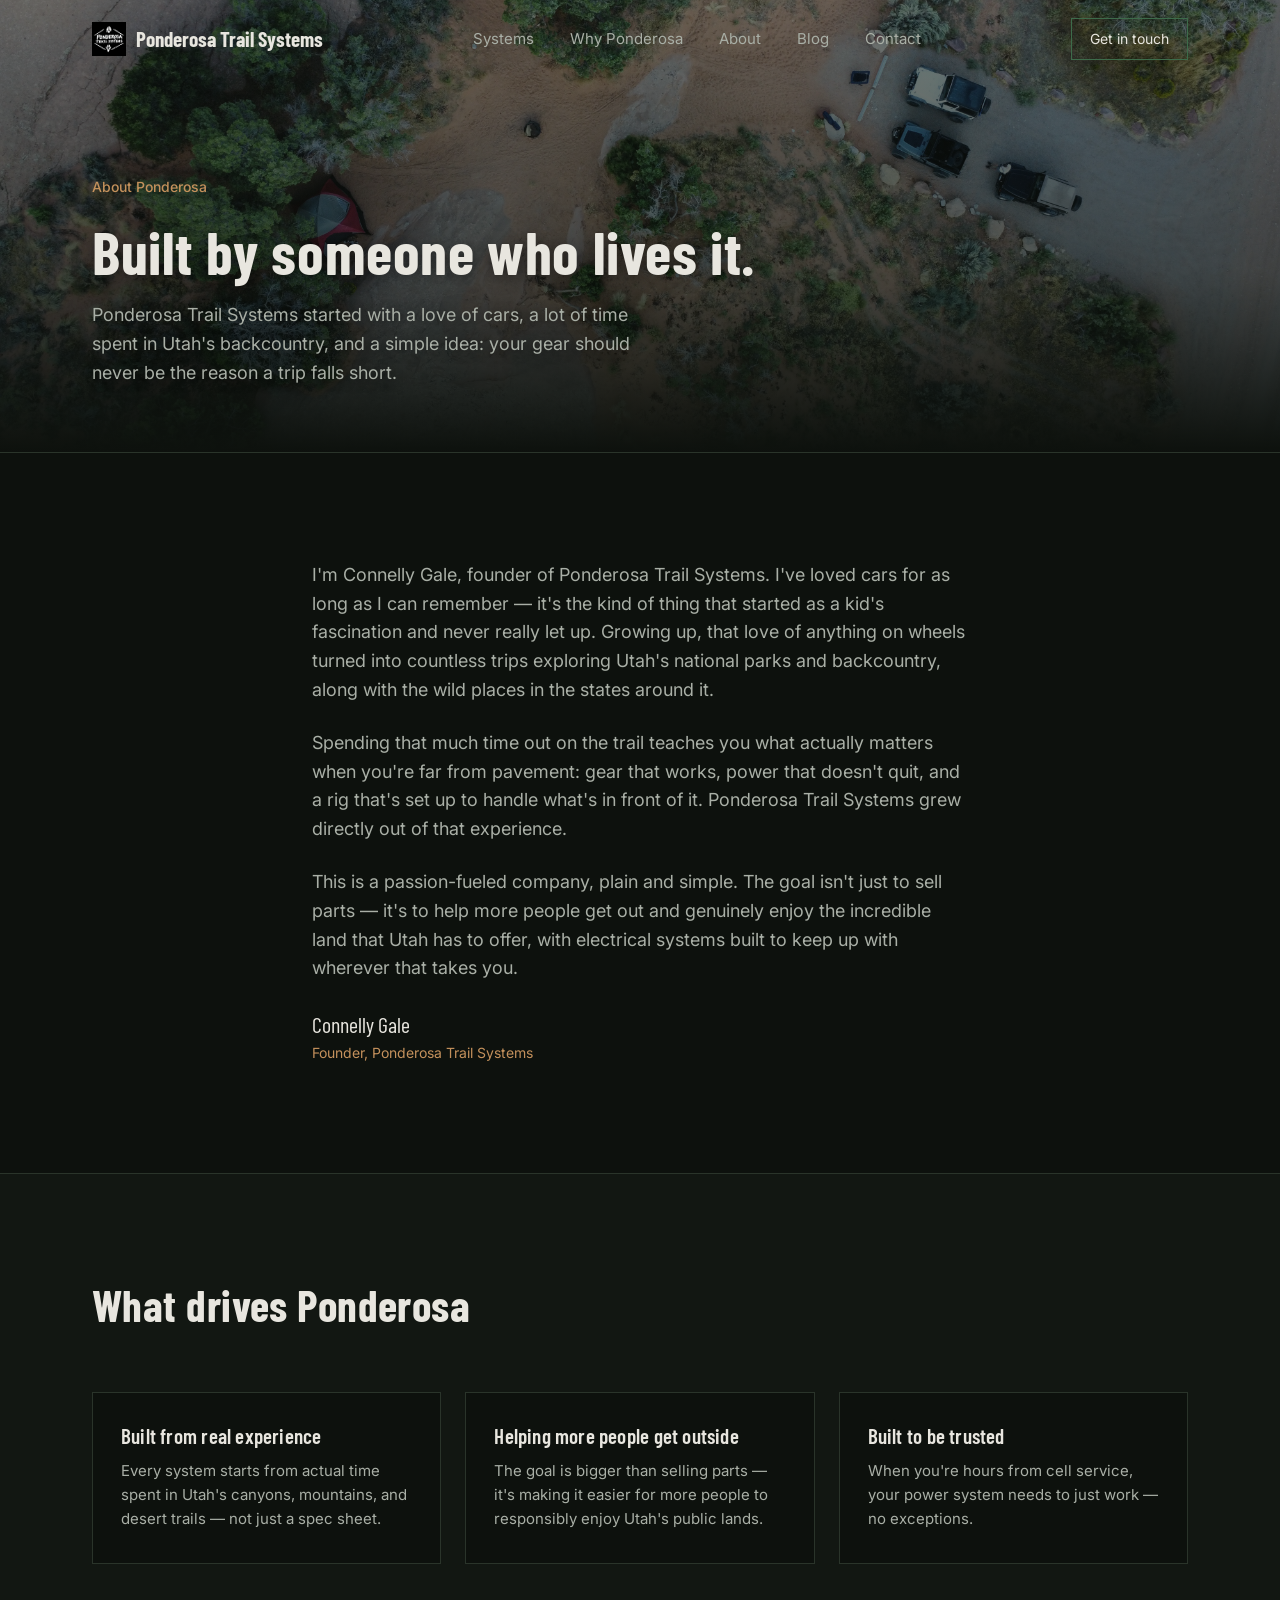
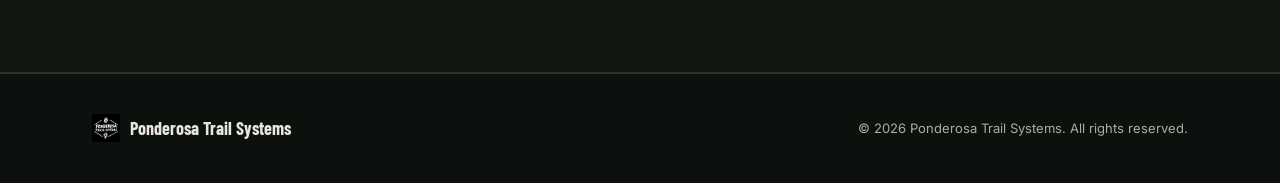
==== about.html @ 3a3f7195 "Add files via upload" ====
<!DOCTYPE html>
<html lang="en">
<head>
<meta charset="UTF-8">
<meta name="viewport" content="width=device-width, initial-scale=1.0">
<title>About — Ponderosa Trail Systems</title>
<meta name="description" content="Ponderosa Trail Systems was founded by Connelly Gale, built on a lifelong love of cars and Utah's backcountry.">
<meta property="og:type" content="website">
<meta property="og:title" content="About — Ponderosa Trail Systems">
<meta property="og:description" content="Founded by Connelly Gale, built on a lifelong love of cars and Utah's backcountry.">
<meta property="og:image" content="https://ponderosatrailsystems.com/hero-photo.jpg">
<meta property="og:url" content="https://ponderosatrailsystems.com/about.html">
<meta name="twitter:card" content="summary_large_image">
<meta name="twitter:title" content="About — Ponderosa Trail Systems">
<meta name="twitter:description" content="Founded by Connelly Gale, built on a lifelong love of cars and Utah's backcountry.">
<meta name="twitter:image" content="https://ponderosatrailsystems.com/hero-photo.jpg">
<link rel="icon" type="image/png" href="ponderosalogo1.png">
<link rel="preconnect" href="https://fonts.googleapis.com">
<link rel="preconnect" href="https://fonts.gstatic.com" crossorigin>
<link href="https://fonts.googleapis.com/css2?family=Barlow+Condensed:wght@500;600;700&family=Inter:wght@400;500;600&display=swap" rel="stylesheet">
<link rel="stylesheet" href="style.css">
<style>
  .about-hero {
    position: relative;
    padding: 176px 0 64px;
    border-bottom: 1px solid var(--line);
    overflow: hidden;
  }

  .about-hero-bg {
    position: absolute;
    inset: 0;
    z-index: 0;
    width: 100%;
    height: 100%;
    object-fit: cover;
  }

  .about-hero-overlay {
    position: absolute;
    inset: 0;
    z-index: 1;
    background: linear-gradient(180deg, rgba(13,17,13,0.55) 0%, rgba(13,17,13,0.7) 60%, var(--black) 100%);
  }

  .about-hero .wrap {
    position: relative;
    z-index: 2;
  }

  .about-hero h1 {
    font-size: clamp(40px, 5.5vw, 60px);
    color: var(--off-white);
    margin-bottom: 18px;
    text-shadow: 0 2px 16px rgba(0,0,0,0.5);
  }

  .about-hero p {
    font-size: 18px;
    color: var(--off-white-dim);
    max-width: 560px;
    text-shadow: 0 2px 12px rgba(0,0,0,0.5);
  }

  .about-body {
    max-width: 720px;
    margin: 0 auto;
  }

  .about-body p {
    color: var(--off-white-dim);
    font-size: 18px;
    margin-bottom: 24px;
  }

  .signature {
    font-family: 'Barlow Condensed', sans-serif;
    font-size: 22px;
    color: var(--off-white);
    margin-top: 8px;
  }

  .signature-title {
    font-size: 14px;
    color: var(--copper-light);
  }

  .values {
    background: var(--panel);
    border-top: 1px solid var(--line);
    border-bottom: 1px solid var(--line);
  }

  .values-grid {
    display: grid;
    grid-template-columns: repeat(3, 1fr);
    gap: 24px;
  }

  .value-item {
    border: 1px solid var(--line);
    padding: 32px 28px;
    background: var(--black);
  }

  .value-item h3 {
    font-size: 21px;
    font-weight: 600;
    color: var(--off-white);
    margin-bottom: 12px;
  }

  .value-item p {
    color: var(--off-white-dim);
    font-size: 15px;
  }

  @media (max-width: 860px) {
    .values-grid { grid-template-columns: 1fr; }
  }

  @media (max-width: 600px) {
    .about-hero { padding: 140px 0 48px; }
  }
</style>
</head>
<body>

<header>
  <div class="nav">
    <a href="index.html" class="brand">
      <img class="brand-mark" src="ponderosalogo1.png" alt="Ponderosa Trail Systems logo">
      Ponderosa Trail Systems
    </a>
    <nav class="nav-links">
      <a href="systems.html">Systems</a>
      <a href="index.html#why">Why Ponderosa</a>
      <a href="about.html">About</a>
      <a href="blog.html">Blog</a>
      <a href="index.html#contact">Contact</a>
    </nav>
    <a href="index.html#contact" class="nav-cta">Get in touch</a>
  </div>
</header>

<main>

  <section class="about-hero">
    <img class="about-hero-bg" src="hero-photo.jpg" alt="Overland camp in the Utah backcountry">
    <div class="about-hero-overlay"></div>
    <div class="wrap">
      <div class="kicker">About Ponderosa</div>
      <h1>Built by someone who lives it.</h1>
      <p>Ponderosa Trail Systems started with a love of cars, a lot of time spent in Utah's backcountry, and a simple idea: your gear should never be the reason a trip falls short.</p>
    </div>
  </section>

  <section>
    <div class="wrap about-body">
      <p>I'm Connelly Gale, founder of Ponderosa Trail Systems. I've loved cars for as long as I can remember — it's the kind of thing that started as a kid's fascination and never really let up. Growing up, that love of anything on wheels turned into countless trips exploring Utah's national parks and backcountry, along with the wild places in the states around it.</p>
      <p>Spending that much time out on the trail teaches you what actually matters when you're far from pavement: gear that works, power that doesn't quit, and a rig that's set up to handle what's in front of it. Ponderosa Trail Systems grew directly out of that experience.</p>
      <p>This is a passion-fueled company, plain and simple. The goal isn't just to sell parts — it's to help more people get out and genuinely enjoy the incredible land that Utah has to offer, with electrical systems built to keep up with wherever that takes you.</p>
      <div class="signature">Connelly Gale</div>
      <div class="signature-title">Founder, Ponderosa Trail Systems</div>
    </div>
  </section>

  <section class="values">
    <div class="wrap">
      <div class="section-head reveal">
        <h2>What drives Ponderosa</h2>
      </div>
      <div class="values-grid">
        <div class="value-item reveal">
          <h3>Built from real experience</h3>
          <p>Every system starts from actual time spent in Utah's canyons, mountains, and desert trails — not just a spec sheet.</p>
        </div>
        <div class="value-item reveal">
          <h3>Helping more people get outside</h3>
          <p>The goal is bigger than selling parts — it's making it easier for more people to responsibly enjoy Utah's public lands.</p>
        </div>
        <div class="value-item reveal">
          <h3>Built to be trusted</h3>
          <p>When you're hours from cell service, your power system needs to just work — no exceptions.</p>
        </div>
      </div>
    </div>
  </section>

</main>

<footer>
  <div class="wrap footer-row">
    <div class="footer-brand">
      <img src="ponderosalogo1.png" alt="Ponderosa Trail Systems logo" style="width:28px;height:28px;object-fit:contain;">
      Ponderosa Trail Systems
    </div>
    <div class="footer-meta">&copy; 2026 Ponderosa Trail Systems. All rights reserved.</div>
  </div>
</footer>

<script src="script.js"></script>
</body>
</html>
---- style.css ----
:root {
    --black: #0D110D;
    --panel: #121712;
    --forest: #1B3A2A;
    --forest-light: #24492F;
    --moss: #3D6B4A;
    --copper: #A8703E;
    --copper-light: #C4915C;
    --off-white: #E8E6DF;
    --off-white-dim: #A9AFA6;
    --line: #2A342A;
  }

  * { margin: 0; padding: 0; box-sizing: border-box; }

  html { scroll-behavior: smooth; }

  body {
    background: var(--black);
    color: var(--off-white);
    font-family: 'Inter', sans-serif;
    line-height: 1.6;
    -webkit-font-smoothing: antialiased;
  }

  h1, h2, h3 {
    font-family: 'Barlow Condensed', sans-serif;
    font-weight: 700;
    letter-spacing: 0.01em;
    line-height: 1.05;
  }

  a { color: inherit; }

  img, svg { display: block; max-width: 100%; }

  .wrap {
    max-width: 1160px;
    margin: 0 auto;
    padding: 0 32px;
  }

  /* ---------- Header ---------- */

  header {
    position: fixed;
    top: 0; left: 0; right: 0;
    z-index: 50;
    background: transparent;
    border-bottom: 1px solid transparent;
    transition: background 0.3s ease, border-color 0.3s ease, backdrop-filter 0.3s ease;
  }

  header.scrolled {
    background: rgba(13, 17, 13, 0.88);
    backdrop-filter: blur(6px);
    border-bottom: 1px solid var(--line);
  }

  .nav {
    display: flex;
    align-items: center;
    justify-content: space-between;
    padding: 18px 32px;
    max-width: 1160px;
    margin: 0 auto;
  }

  .brand {
    display: flex;
    align-items: center;
    gap: 10px;
    font-family: 'Barlow Condensed', sans-serif;
    font-size: 21px;
    font-weight: 700;
    text-decoration: none;
    color: var(--off-white);
  }

  .brand-mark {
    width: 34px; height: 34px;
    flex-shrink: 0;
    object-fit: contain;
  }

  .nav-links {
    display: flex;
    gap: 36px;
    font-size: 15px;
  }

  .nav-links a {
    text-decoration: none;
    color: var(--off-white-dim);
    transition: color 0.2s ease;
  }

  .nav-links a:hover { color: var(--off-white); }

  .nav-cta {
    border: 1px solid var(--moss);
    padding: 9px 18px;
    font-size: 14px;
    text-decoration: none;
    color: var(--off-white);
    transition: background 0.2s ease, border-color 0.2s ease;
  }

  .nav-cta:hover {
    background: var(--forest);
    border-color: var(--forest-light);
  }

  .menu-toggle { display: none; }

  /* ---------- Hero ---------- */

  .hero {
    position: relative;
    padding: 176px 0 120px;
    overflow: hidden;
    border-bottom: 1px solid var(--line);
    background-image:
      linear-gradient(180deg, rgba(13,17,13,0.45) 0%, rgba(13,17,13,0.6) 55%, var(--black) 100%),
      url('hero-photo.jpg');
    background-size: cover;
    background-position: center;
  }

  .contour-bg {
    position: absolute;
    inset: 0;
    z-index: 0;
    opacity: 0.2;
  }

  .hero-inner {
    position: relative;
    z-index: 1;
    max-width: 720px;
  }

  .kicker {
    font-size: 14px;
    color: var(--copper-light);
    font-weight: 500;
    margin-bottom: 22px;
  }

  .hero h1 {
    font-size: clamp(44px, 6vw, 72px);
    color: var(--off-white);
    margin-bottom: 26px;
    text-shadow: 0 2px 16px rgba(0,0,0,0.55);
  }

  .hero h1 em {
    font-style: normal;
    color: var(--moss);
  }

  .hero p {
    font-size: 19px;
    color: var(--off-white-dim);
    max-width: 520px;
    margin-bottom: 40px;
    text-shadow: 0 2px 12px rgba(0,0,0,0.55);
  }

  .hero-actions {
    display: flex;
    gap: 16px;
    flex-wrap: wrap;
  }

  .btn {
    display: inline-block;
    padding: 15px 30px;
    font-size: 15px;
    font-weight: 500;
    text-decoration: none;
    border: 1px solid transparent;
    transition: transform 0.15s ease, background 0.2s ease, border-color 0.2s ease;
  }

  .btn-primary {
    background: var(--copper);
    color: var(--black);
  }

  .btn-primary:hover {
    background: var(--copper-light);
  }

  .btn-secondary {
    border-color: var(--line);
    color: var(--off-white);
  }

  .btn-secondary:hover {
    border-color: var(--moss);
  }

  /* ---------- Stat strip ---------- */

  .stat-strip {
    border-bottom: 1px solid var(--line);
    background: var(--panel);
  }

  .stat-grid {
    display: grid;
    grid-template-columns: repeat(3, 1fr);
  }

  .stat {
    padding: 32px;
    text-align: center;
    border-left: 1px solid var(--line);
  }

  .stat:first-child { border-left: none; }

  .stat-number {
    font-family: 'Barlow Condensed', sans-serif;
    font-size: 34px;
    font-weight: 700;
    color: var(--off-white);
  }

  .stat-label {
    font-size: 13px;
    color: var(--off-white-dim);
    margin-top: 4px;
  }

  /* ---------- Section shared ---------- */

  section { padding: 108px 0; }

  .section-head {
    max-width: 560px;
    margin-bottom: 64px;
  }

  .section-head h2 {
    font-size: clamp(32px, 4vw, 44px);
    margin-bottom: 18px;
    color: var(--off-white);
  }

  .section-head p {
    color: var(--off-white-dim);
    font-size: 17px;
  }

  /* ---------- Systems video background ---------- */

  #systems {
    position: relative;
    overflow: hidden;
  }

  .systems-video-bg {
    position: absolute;
    inset: 0;
    z-index: 0;
    width: 100%;
    height: 100%;
    object-fit: cover;
  }

  .systems-video-overlay {
    position: absolute;
    inset: 0;
    z-index: 1;
    background: linear-gradient(180deg, rgba(13,17,13,0.88) 0%, rgba(13,17,13,0.82) 40%, rgba(13,17,13,0.92) 100%);
  }

  #systems .wrap {
    position: relative;
    z-index: 2;
  }

  /* ---------- Product plates ---------- */

  .plates {
    display: grid;
    grid-template-columns: repeat(3, 1fr);
    gap: 24px;
  }

  .plate {
    position: relative;
    border: 1px solid var(--line);
    padding: 36px 28px;
    background: var(--panel);
  }

  .plate::before,
  .plate::after,
  .plate .corner-tl,
  .plate .corner-br {
    content: '';
    position: absolute;
    width: 16px;
    height: 16px;
    border: 2px solid var(--moss);
  }

  .plate::before {
    top: -1px; left: -1px;
    border-right: none;
    border-bottom: none;
  }

  .plate::after {
    bottom: -1px; right: -1px;
    border-left: none;
    border-top: none;
  }

  .plate-tag {
    font-size: 13px;
    color: var(--copper-light);
    margin-bottom: 18px;
  }

  .plate-icon {
    width: 40px;
    height: 40px;
    margin-bottom: 24px;
    color: var(--moss);
  }

  .plate h3 {
    font-size: 26px;
    color: var(--off-white);
    margin-bottom: 12px;
    font-weight: 600;
  }

  .plate p {
    color: var(--off-white-dim);
    font-size: 15px;
    margin-bottom: 20px;
  }

  .plate-status {
    display: inline-flex;
    align-items: center;
    gap: 8px;
    font-size: 13px;
    color: var(--off-white-dim);
    padding-top: 16px;
    border-top: 1px solid var(--line);
    width: 100%;
  }

  .dot {
    width: 7px; height: 7px;
    border-radius: 50%;
    background: var(--moss);
    flex-shrink: 0;
  }

  /* ---------- Why section ---------- */

  .why {
    background: var(--panel);
    border-top: 1px solid var(--line);
    border-bottom: 1px solid var(--line);
  }

  .why-grid {
    display: grid;
    grid-template-columns: 0.9fr 1fr 1.1fr;
    gap: 48px;
    align-items: start;
  }

  .why-image {
    position: relative;
    aspect-ratio: 3 / 4;
    overflow: hidden;
    border: 1px solid var(--line);
  }

  .why-image img {
    width: 100%;
    height: 100%;
    object-fit: cover;
  }

  .why-image::before,
  .why-image::after {
    content: '';
    position: absolute;
    width: 18px;
    height: 18px;
    border: 2px solid var(--copper-light);
    z-index: 1;
  }

  .why-image::before {
    top: 10px; left: 10px;
    border-right: none;
    border-bottom: none;
  }

  .why-image::after {
    bottom: 10px; right: 10px;
    border-left: none;
    border-top: none;
  }

  .why-list {
    display: flex;
    flex-direction: column;
    gap: 36px;
  }

  .why-item {
    display: flex;
    gap: 20px;
  }

  .why-icon {
    width: 22px;
    height: 22px;
    flex-shrink: 0;
    margin-top: 4px;
    color: var(--copper-light);
  }

  .why-item h3 {
    font-size: 20px;
    font-weight: 600;
    color: var(--off-white);
    margin-bottom: 6px;
  }

  .why-item p {
    color: var(--off-white-dim);
    font-size: 15px;
  }

  /* ---------- Contact ---------- */

  .contact-grid {
    display: grid;
    grid-template-columns: 1fr 1fr;
    gap: 64px;
  }

  .contact-info h2 {
    font-size: clamp(32px, 4vw, 44px);
    margin-bottom: 18px;
  }

  .contact-info p {
    color: var(--off-white-dim);
    font-size: 17px;
    margin-bottom: 28px;
    max-width: 440px;
  }

  .contact-detail {
    display: flex;
    gap: 12px;
    align-items: center;
    margin-bottom: 14px;
    font-size: 15px;
    color: var(--off-white-dim);
  }

  .contact-detail svg { width: 18px; height: 18px; color: var(--moss); flex-shrink: 0; }

  form {
    background: var(--panel);
    border: 1px solid var(--line);
    padding: 36px;
  }

  .form-row { margin-bottom: 20px; }

  label {
    display: block;
    font-size: 13px;
    color: var(--off-white-dim);
    margin-bottom: 8px;
  }

  input, textarea {
    width: 100%;
    background: var(--black);
    border: 1px solid var(--line);
    color: var(--off-white);
    padding: 12px 14px;
    font-family: 'Inter', sans-serif;
    font-size: 15px;
  }

  input:focus, textarea:focus {
    outline: none;
    border-color: var(--moss);
  }

  textarea { resize: vertical; min-height: 100px; }

  form .btn-primary {
    width: 100%;
    border: none;
    cursor: pointer;
    font-family: 'Inter', sans-serif;
  }

  .form-note {
    font-size: 13px;
    color: var(--off-white-dim);
    margin-top: 14px;
    text-align: center;
  }

  /* ---------- Footer ---------- */

  footer {
    border-top: 1px solid var(--line);
    padding: 40px 0;
  }

  .footer-row {
    display: flex;
    justify-content: space-between;
    align-items: center;
    flex-wrap: wrap;
    gap: 16px;
  }

  .footer-brand {
    display: flex;
    align-items: center;
    gap: 10px;
    font-family: 'Barlow Condensed', sans-serif;
    font-size: 18px;
    font-weight: 700;
  }

  .footer-brand svg { width: 20px; height: 20px; }

  .footer-meta {
    font-size: 13px;
    color: var(--off-white-dim);
  }

  /* ---------- Motion ---------- */

  .reveal {
    opacity: 0;
    transform: translateY(14px);
    transition: opacity 0.6s ease, transform 0.6s ease;
  }

  .reveal.in {
    opacity: 1;
    transform: translateY(0);
  }

  @media (prefers-reduced-motion: reduce) {
    html { scroll-behavior: auto; }
    .reveal { opacity: 1; transform: none; transition: none; }
  }

  /* ---------- Responsive ---------- */

  @media (max-width: 860px) {
    .nav-links { display: none; }
    .stat-grid { grid-template-columns: 1fr; }
    .stat { border-left: none; border-top: 1px solid var(--line); }
    .stat:first-child { border-top: none; }
    .plates { grid-template-columns: 1fr; }
    .why-grid { grid-template-columns: 1fr; gap: 40px; }
    .why-image { aspect-ratio: 16 / 9; order: -1; }
    .contact-grid { grid-template-columns: 1fr; }
    .hero { padding: 140px 0 88px; }
    section { padding: 76px 0; }
  }

  @media (max-width: 480px) {
    .wrap { padding: 0 20px; }
    .nav { padding: 16px 20px; }
    form { padding: 24px; }
  }
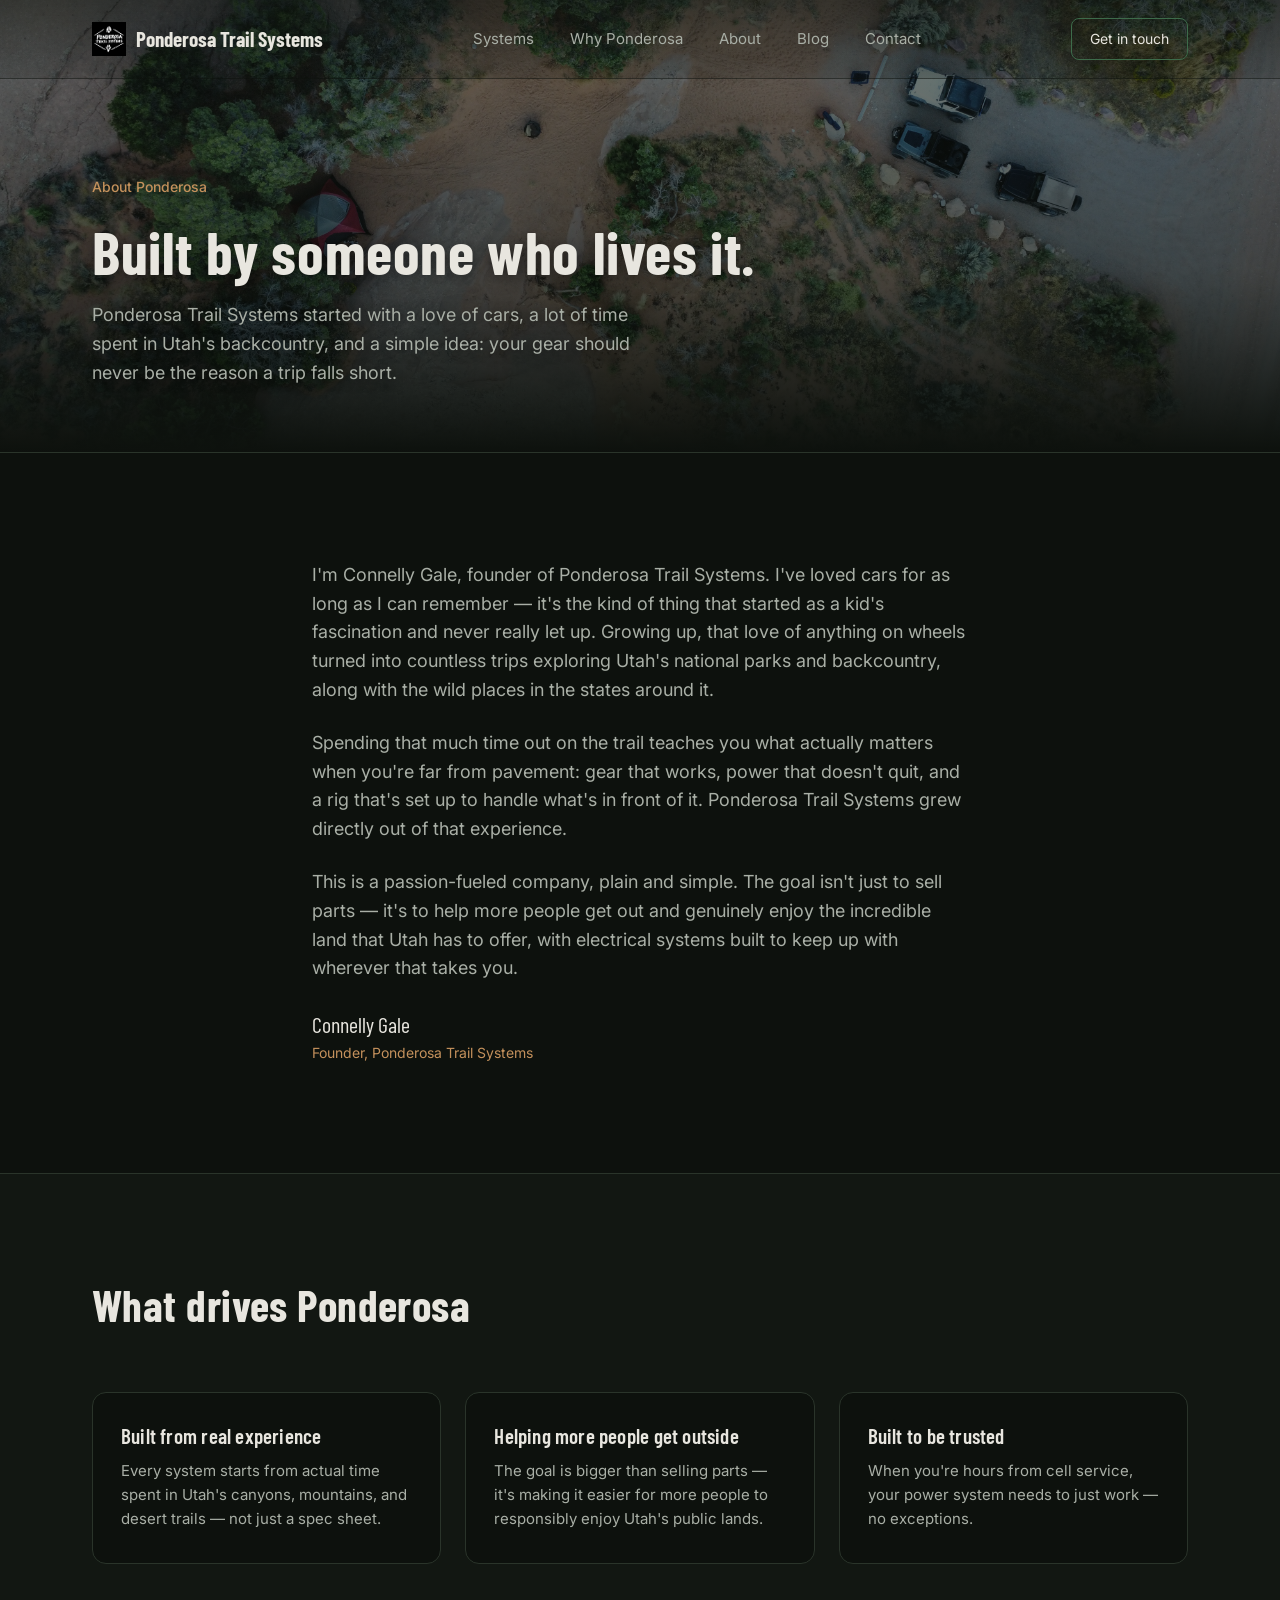
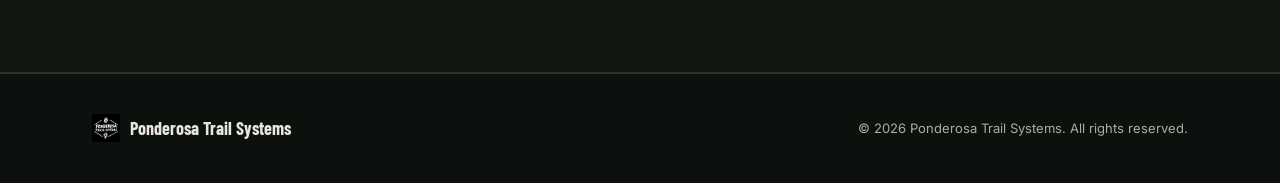
==== commit ac08fdfe: "Add files via upload" ====
--- a/about.html
+++ b/about.html
@@ -99,6 +99,7 @@
 
   .value-item {
     border: 1px solid var(--line);
+    border-radius: var(--radius);
     padding: 32px 28px;
     background: var(--black);
   }
--- a/style.css
+++ b/style.css
@@ -9,6 +9,8 @@
     --off-white: #E8E6DF;
     --off-white-dim: #A9AFA6;
     --line: #2A342A;
+    --radius: 14px;
+    --radius-sm: 8px;
   }
 
   * { margin: 0; padding: 0; box-sizing: border-box; }
@@ -46,7 +48,7 @@
     position: fixed;
     top: 0; left: 0; right: 0;
     z-index: 50;
-    background: transparent;
+    background: linear-gradient(180deg, rgba(13,17,13,0.55) 0%, rgba(13,17,13,0.15) 100%);
     border-bottom: 1px solid transparent;
     transition: background 0.3s ease, border-color 0.3s ease, backdrop-filter 0.3s ease;
   }
@@ -99,6 +101,7 @@
 
   .nav-cta {
     border: 1px solid var(--moss);
+    border-radius: var(--radius-sm);
     padding: 9px 18px;
     font-size: 14px;
     text-decoration: none;
@@ -180,6 +183,7 @@
     font-weight: 500;
     text-decoration: none;
     border: 1px solid transparent;
+    border-radius: var(--radius-sm);
     transition: transform 0.15s ease, background 0.2s ease, border-color 0.2s ease;
   }
 
@@ -293,8 +297,10 @@
   .plate {
     position: relative;
     border: 1px solid var(--line);
+    border-radius: var(--radius);
     padding: 36px 28px;
     background: var(--panel);
+    overflow: hidden;
   }
 
   .plate::before,
@@ -309,13 +315,13 @@
   }
 
   .plate::before {
-    top: -1px; left: -1px;
+    top: 12px; left: 12px;
     border-right: none;
     border-bottom: none;
   }
 
   .plate::after {
-    bottom: -1px; right: -1px;
+    bottom: 12px; right: 12px;
     border-left: none;
     border-top: none;
   }
@@ -384,6 +390,7 @@
     aspect-ratio: 3 / 4;
     overflow: hidden;
     border: 1px solid var(--line);
+    border-radius: var(--radius);
   }
 
   .why-image img {
@@ -479,6 +486,7 @@
   form {
     background: var(--panel);
     border: 1px solid var(--line);
+    border-radius: var(--radius);
     padding: 36px;
   }
 
@@ -495,6 +503,7 @@
     width: 100%;
     background: var(--black);
     border: 1px solid var(--line);
+    border-radius: var(--radius-sm);
     color: var(--off-white);
     padding: 12px 14px;
     font-family: 'Inter', sans-serif;
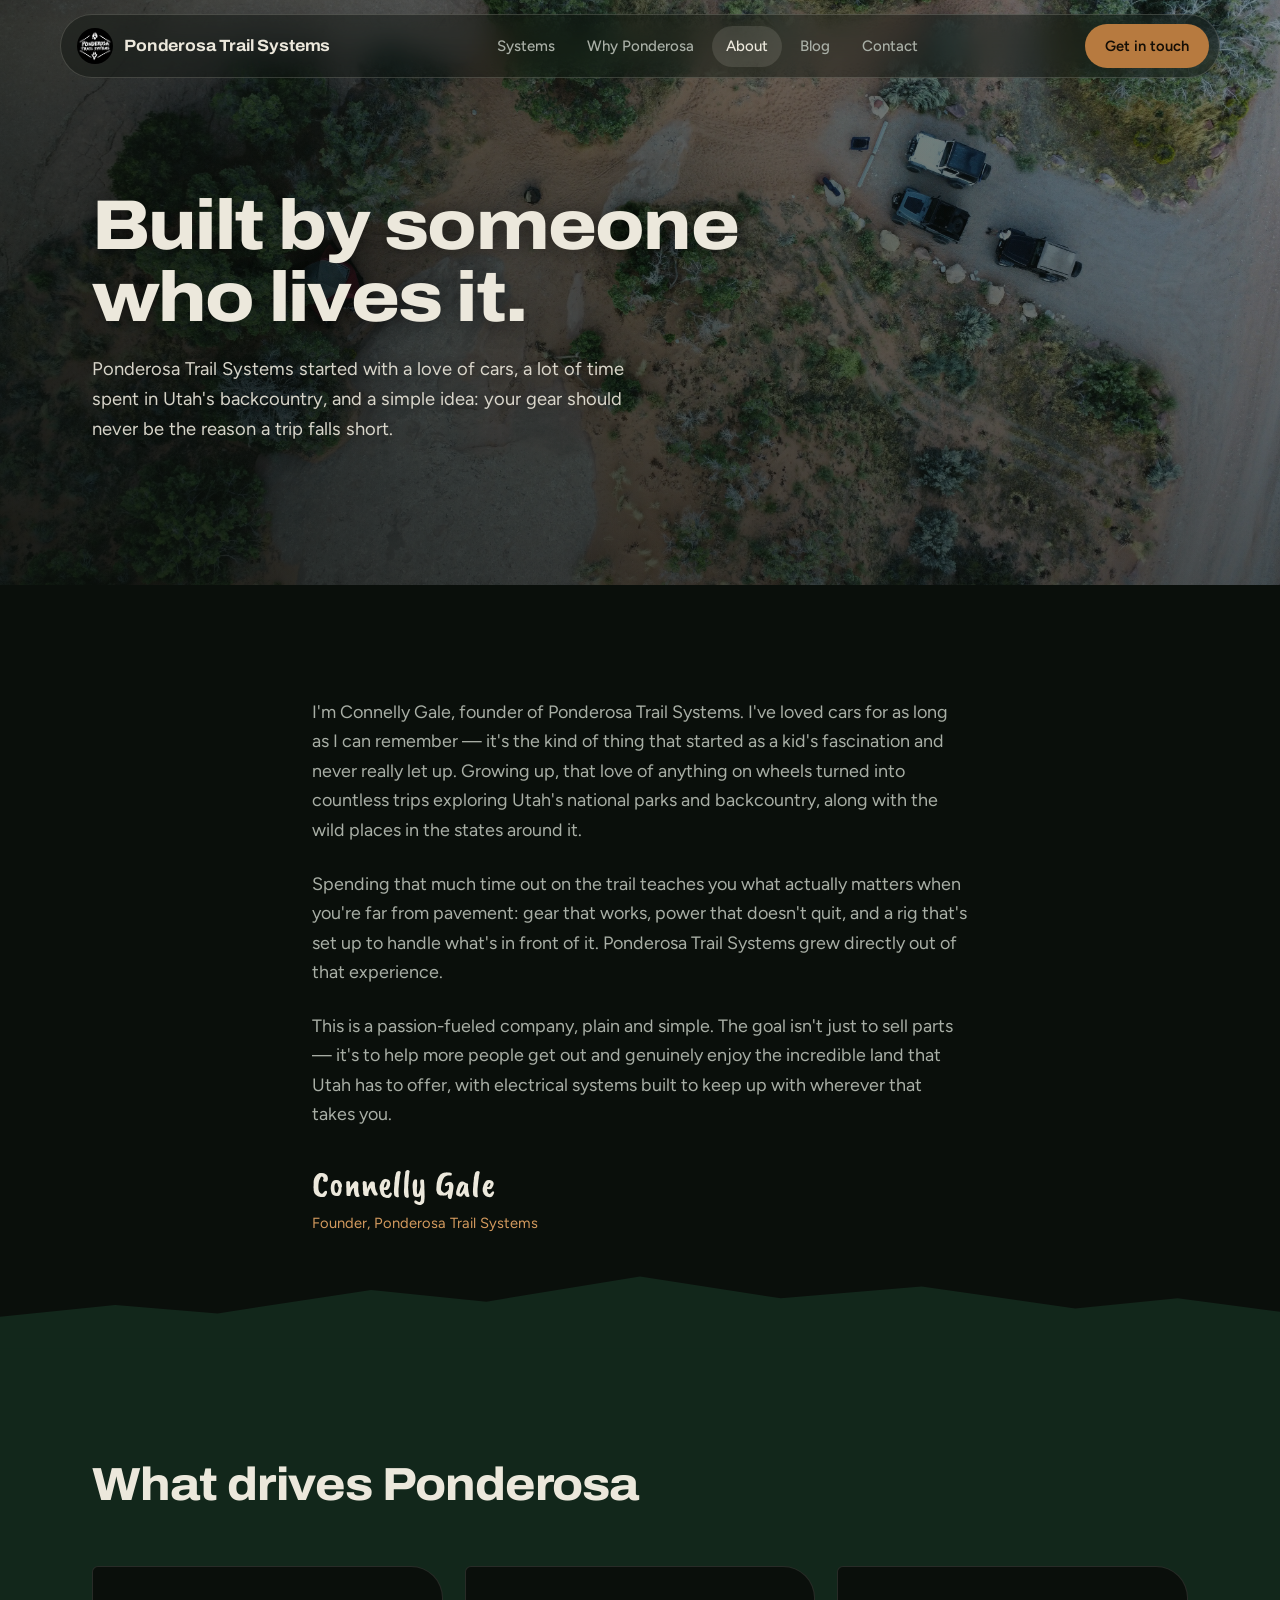
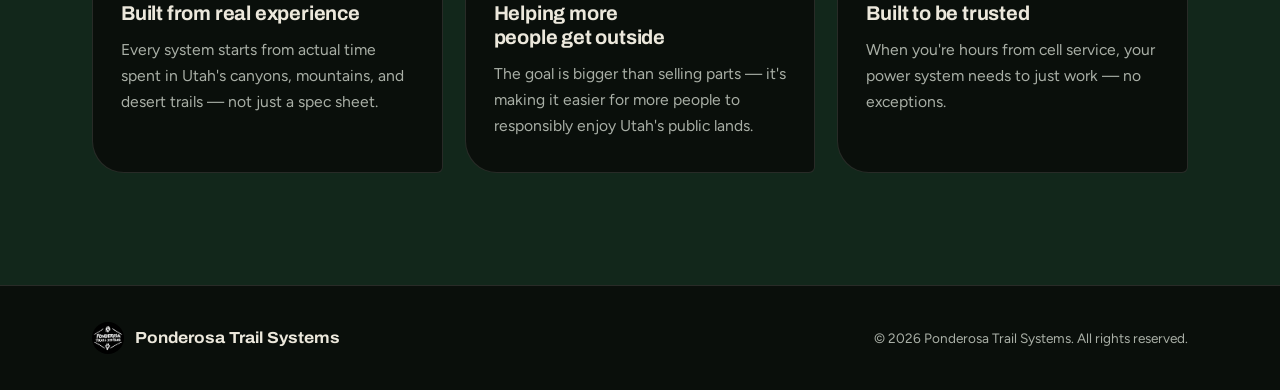
==== commit dcfad063: "Redesign: new type system, leaf shapes, ridge edges, floating nav, mobile menu Co-Authored-By: Claud" ====
--- a/about.html
+++ b/about.html
@@ -14,116 +14,12 @@
 <meta name="twitter:title" content="About — Ponderosa Trail Systems">
 <meta name="twitter:description" content="Founded by Connelly Gale, built on a lifelong love of cars and Utah's backcountry.">
 <meta name="twitter:image" content="https://ponderosatrailsystems.com/hero-photo.jpg">
+<meta name="theme-color" content="#0b100c">
 <link rel="icon" type="image/png" href="ponderosalogo1.png">
 <link rel="preconnect" href="https://fonts.googleapis.com">
 <link rel="preconnect" href="https://fonts.gstatic.com" crossorigin>
-<link href="https://fonts.googleapis.com/css2?family=Barlow+Condensed:wght@500;600;700&family=Inter:wght@400;500;600&display=swap" rel="stylesheet">
+<link href="https://fonts.googleapis.com/css2?family=Archivo:wdth,wght@62..125,100..900&family=Caveat+Brush&family=Figtree:wght@400;500;600;700&display=swap" rel="stylesheet">
 <link rel="stylesheet" href="style.css">
-<style>
-  .about-hero {
-    position: relative;
-    padding: 176px 0 64px;
-    border-bottom: 1px solid var(--line);
-    overflow: hidden;
-  }
-
-  .about-hero-bg {
-    position: absolute;
-    inset: 0;
-    z-index: 0;
-    width: 100%;
-    height: 100%;
-    object-fit: cover;
-  }
-
-  .about-hero-overlay {
-    position: absolute;
-    inset: 0;
-    z-index: 1;
-    background: linear-gradient(180deg, rgba(13,17,13,0.55) 0%, rgba(13,17,13,0.7) 60%, var(--black) 100%);
-  }
-
-  .about-hero .wrap {
-    position: relative;
-    z-index: 2;
-  }
-
-  .about-hero h1 {
-    font-size: clamp(40px, 5.5vw, 60px);
-    color: var(--off-white);
-    margin-bottom: 18px;
-    text-shadow: 0 2px 16px rgba(0,0,0,0.5);
-  }
-
-  .about-hero p {
-    font-size: 18px;
-    color: var(--off-white-dim);
-    max-width: 560px;
-    text-shadow: 0 2px 12px rgba(0,0,0,0.5);
-  }
-
-  .about-body {
-    max-width: 720px;
-    margin: 0 auto;
-  }
-
-  .about-body p {
-    color: var(--off-white-dim);
-    font-size: 18px;
-    margin-bottom: 24px;
-  }
-
-  .signature {
-    font-family: 'Barlow Condensed', sans-serif;
-    font-size: 22px;
-    color: var(--off-white);
-    margin-top: 8px;
-  }
-
-  .signature-title {
-    font-size: 14px;
-    color: var(--copper-light);
-  }
-
-  .values {
-    background: var(--panel);
-    border-top: 1px solid var(--line);
-    border-bottom: 1px solid var(--line);
-  }
-
-  .values-grid {
-    display: grid;
-    grid-template-columns: repeat(3, 1fr);
-    gap: 24px;
-  }
-
-  .value-item {
-    border: 1px solid var(--line);
-    border-radius: var(--radius);
-    padding: 32px 28px;
-    background: var(--black);
-  }
-
-  .value-item h3 {
-    font-size: 21px;
-    font-weight: 600;
-    color: var(--off-white);
-    margin-bottom: 12px;
-  }
-
-  .value-item p {
-    color: var(--off-white-dim);
-    font-size: 15px;
-  }
-
-  @media (max-width: 860px) {
-    .values-grid { grid-template-columns: 1fr; }
-  }
-
-  @media (max-width: 600px) {
-    .about-hero { padding: 140px 0 48px; }
-  }
-</style>
 </head>
 <body>
 
@@ -133,14 +29,15 @@
       <img class="brand-mark" src="ponderosalogo1.png" alt="Ponderosa Trail Systems logo">
       Ponderosa Trail Systems
     </a>
-    <nav class="nav-links">
+    <nav class="nav-links" id="site-menu">
       <a href="systems.html">Systems</a>
       <a href="index.html#why">Why Ponderosa</a>
-      <a href="about.html">About</a>
+      <a href="about.html" aria-current="page">About</a>
       <a href="blog.html">Blog</a>
       <a href="index.html#contact">Contact</a>
     </nav>
     <a href="index.html#contact" class="nav-cta">Get in touch</a>
+    <button class="menu-toggle" type="button" aria-label="Menu" aria-expanded="false" aria-controls="site-menu"><span></span><span></span><span></span></button>
   </div>
 </header>
 
@@ -150,7 +47,6 @@
     <img class="about-hero-bg" src="hero-photo.jpg" alt="Overland camp in the Utah backcountry">
     <div class="about-hero-overlay"></div>
     <div class="wrap">
-      <div class="kicker">About Ponderosa</div>
       <h1>Built by someone who lives it.</h1>
       <p>Ponderosa Trail Systems started with a love of cars, a lot of time spent in Utah's backcountry, and a simple idea: your gear should never be the reason a trip falls short.</p>
     </div>
@@ -166,7 +62,7 @@
     </div>
   </section>
 
-  <section class="values">
+  <section class="values surface-pine ridge-top">
     <div class="wrap">
       <div class="section-head reveal">
         <h2>What drives Ponderosa</h2>
@@ -193,7 +89,7 @@
 <footer>
   <div class="wrap footer-row">
     <div class="footer-brand">
-      <img src="ponderosalogo1.png" alt="Ponderosa Trail Systems logo" style="width:28px;height:28px;object-fit:contain;">
+      <img class="footer-mark" src="ponderosalogo1.png" alt="Ponderosa Trail Systems logo">
       Ponderosa Trail Systems
     </div>
     <div class="footer-meta">&copy; 2026 Ponderosa Trail Systems. All rights reserved.</div>
--- a/style.css
+++ b/style.css
@@ -1,602 +1,978 @@
-  :root {
-    --black: #0D110D;
-    --panel: #121712;
-    --forest: #1B3A2A;
-    --forest-light: #24492F;
-    --moss: #3D6B4A;
-    --copper: #A8703E;
-    --copper-light: #C4915C;
-    --off-white: #E8E6DF;
-    --off-white-dim: #A9AFA6;
-    --line: #2A342A;
-    --radius: 14px;
-    --radius-sm: 8px;
-  }
-
-  * { margin: 0; padding: 0; box-sizing: border-box; }
-
-  html { scroll-behavior: smooth; }
-
-  body {
-    background: var(--black);
-    color: var(--off-white);
-    font-family: 'Inter', sans-serif;
-    line-height: 1.6;
-    -webkit-font-smoothing: antialiased;
-  }
-
-  h1, h2, h3 {
-    font-family: 'Barlow Condensed', sans-serif;
-    font-weight: 700;
-    letter-spacing: 0.01em;
-    line-height: 1.05;
-  }
-
-  a { color: inherit; }
-
-  img, svg { display: block; max-width: 100%; }
-
-  .wrap {
-    max-width: 1160px;
-    margin: 0 auto;
-    padding: 0 32px;
-  }
-
-  /* ---------- Header ---------- */
-
-  header {
-    position: fixed;
-    top: 0; left: 0; right: 0;
-    z-index: 50;
-    background: linear-gradient(180deg, rgba(13,17,13,0.55) 0%, rgba(13,17,13,0.15) 100%);
-    border-bottom: 1px solid transparent;
-    transition: background 0.3s ease, border-color 0.3s ease, backdrop-filter 0.3s ease;
-  }
-
-  header.scrolled {
-    background: rgba(13, 17, 13, 0.88);
-    backdrop-filter: blur(6px);
-    border-bottom: 1px solid var(--line);
-  }
-
-  .nav {
-    display: flex;
-    align-items: center;
-    justify-content: space-between;
-    padding: 18px 32px;
-    max-width: 1160px;
-    margin: 0 auto;
-  }
-
-  .brand {
-    display: flex;
-    align-items: center;
-    gap: 10px;
-    font-family: 'Barlow Condensed', sans-serif;
-    font-size: 21px;
-    font-weight: 700;
-    text-decoration: none;
-    color: var(--off-white);
-  }
-
-  .brand-mark {
-    width: 34px; height: 34px;
-    flex-shrink: 0;
-    object-fit: contain;
-  }
-
-  .nav-links {
-    display: flex;
-    gap: 36px;
-    font-size: 15px;
-  }
-
-  .nav-links a {
-    text-decoration: none;
-    color: var(--off-white-dim);
-    transition: color 0.2s ease;
-  }
-
-  .nav-links a:hover { color: var(--off-white); }
-
-  .nav-cta {
-    border: 1px solid var(--moss);
-    border-radius: var(--radius-sm);
-    padding: 9px 18px;
-    font-size: 14px;
-    text-decoration: none;
-    color: var(--off-white);
-    transition: background 0.2s ease, border-color 0.2s ease;
-  }
-
-  .nav-cta:hover {
-    background: var(--forest);
-    border-color: var(--forest-light);
-  }
-
-  .menu-toggle { display: none; }
-
-  /* ---------- Hero ---------- */
-
-  .hero {
-    position: relative;
-    padding: 176px 0 120px;
-    overflow: hidden;
-    border-bottom: 1px solid var(--line);
-    background-image:
-      linear-gradient(180deg, rgba(13,17,13,0.45) 0%, rgba(13,17,13,0.6) 55%, var(--black) 100%),
-      url('hero-photo.jpg');
-    background-size: cover;
-    background-position: center;
-  }
-
-  .contour-bg {
-    position: absolute;
-    inset: 0;
-    z-index: 0;
-    opacity: 0.2;
-  }
-
-  .hero-inner {
-    position: relative;
-    z-index: 1;
-    max-width: 720px;
-  }
-
-  .kicker {
-    font-size: 14px;
-    color: var(--copper-light);
-    font-weight: 500;
-    margin-bottom: 22px;
-  }
-
-  .hero h1 {
-    font-size: clamp(44px, 6vw, 72px);
-    color: var(--off-white);
-    margin-bottom: 26px;
-    text-shadow: 0 2px 16px rgba(0,0,0,0.55);
-  }
-
-  .hero h1 em {
-    font-style: normal;
-    color: var(--moss);
-  }
-
-  .hero p {
-    font-size: 19px;
-    color: var(--off-white-dim);
-    max-width: 520px;
-    margin-bottom: 40px;
-    text-shadow: 0 2px 12px rgba(0,0,0,0.55);
-  }
-
-  .hero-actions {
-    display: flex;
-    gap: 16px;
-    flex-wrap: wrap;
-  }
-
-  .btn {
-    display: inline-block;
-    padding: 15px 30px;
-    font-size: 15px;
-    font-weight: 500;
-    text-decoration: none;
-    border: 1px solid transparent;
-    border-radius: var(--radius-sm);
-    transition: transform 0.15s ease, background 0.2s ease, border-color 0.2s ease;
-  }
-
-  .btn-primary {
-    background: var(--copper);
-    color: var(--black);
-  }
-
-  .btn-primary:hover {
-    background: var(--copper-light);
-  }
-
-  .btn-secondary {
-    border-color: var(--line);
-    color: var(--off-white);
-  }
-
-  .btn-secondary:hover {
-    border-color: var(--moss);
-  }
-
-  /* ---------- Stat strip ---------- */
-
-  .stat-strip {
-    border-bottom: 1px solid var(--line);
-    background: var(--panel);
-  }
-
-  .stat-grid {
-    display: grid;
-    grid-template-columns: repeat(3, 1fr);
-  }
-
-  .stat {
-    padding: 32px;
-    text-align: center;
-    border-left: 1px solid var(--line);
-  }
-
-  .stat:first-child { border-left: none; }
-
-  .stat-number {
-    font-family: 'Barlow Condensed', sans-serif;
-    font-size: 34px;
-    font-weight: 700;
-    color: var(--off-white);
-  }
-
-  .stat-label {
-    font-size: 13px;
-    color: var(--off-white-dim);
-    margin-top: 4px;
-  }
-
-  /* ---------- Section shared ---------- */
-
-  section { padding: 108px 0; }
-
-  .section-head {
-    max-width: 560px;
-    margin-bottom: 64px;
-  }
-
-  .section-head h2 {
-    font-size: clamp(32px, 4vw, 44px);
-    margin-bottom: 18px;
-    color: var(--off-white);
-  }
-
-  .section-head p {
-    color: var(--off-white-dim);
-    font-size: 17px;
-  }
-
-  /* ---------- Systems video background ---------- */
-
-  #systems {
-    position: relative;
-    overflow: hidden;
-  }
-
-  .systems-video-bg {
-    position: absolute;
-    inset: 0;
-    z-index: 0;
-    width: 100%;
-    height: 100%;
-    object-fit: cover;
-  }
-
-  .systems-video-overlay {
-    position: absolute;
-    inset: 0;
-    z-index: 1;
-    background: linear-gradient(180deg, rgba(13,17,13,0.88) 0%, rgba(13,17,13,0.82) 40%, rgba(13,17,13,0.92) 100%);
-  }
-
-  #systems .wrap {
-    position: relative;
-    z-index: 2;
-  }
-
-  /* ---------- Product plates ---------- */
-
-  .plates {
-    display: grid;
-    grid-template-columns: repeat(3, 1fr);
-    gap: 24px;
-  }
-
-  .plate {
-    position: relative;
-    border: 1px solid var(--line);
-    border-radius: var(--radius);
-    padding: 36px 28px;
-    background: var(--panel);
-    overflow: hidden;
-  }
-
-  .plate::before,
-  .plate::after,
-  .plate .corner-tl,
-  .plate .corner-br {
-    content: '';
-    position: absolute;
-    width: 16px;
-    height: 16px;
-    border: 2px solid var(--moss);
-  }
-
-  .plate::before {
-    top: 12px; left: 12px;
-    border-right: none;
-    border-bottom: none;
-  }
-
-  .plate::after {
-    bottom: 12px; right: 12px;
-    border-left: none;
-    border-top: none;
-  }
-
-  .plate-tag {
-    font-size: 13px;
-    color: var(--copper-light);
-    margin-bottom: 18px;
-  }
-
-  .plate-icon {
-    width: 40px;
-    height: 40px;
-    margin-bottom: 24px;
-    color: var(--moss);
-  }
-
-  .plate h3 {
-    font-size: 26px;
-    color: var(--off-white);
-    margin-bottom: 12px;
-    font-weight: 600;
-  }
-
-  .plate p {
-    color: var(--off-white-dim);
-    font-size: 15px;
-    margin-bottom: 20px;
-  }
-
-  .plate-status {
-    display: inline-flex;
-    align-items: center;
-    gap: 8px;
-    font-size: 13px;
-    color: var(--off-white-dim);
-    padding-top: 16px;
-    border-top: 1px solid var(--line);
-    width: 100%;
-  }
-
-  .dot {
-    width: 7px; height: 7px;
-    border-radius: 50%;
-    background: var(--moss);
-    flex-shrink: 0;
-  }
-
-  /* ---------- Why section ---------- */
-
-  .why {
-    background: var(--panel);
-    border-top: 1px solid var(--line);
-    border-bottom: 1px solid var(--line);
-  }
-
-  .why-grid {
-    display: grid;
-    grid-template-columns: 0.9fr 1fr 1.1fr;
-    gap: 48px;
-    align-items: start;
-  }
-
-  .why-image {
-    position: relative;
-    aspect-ratio: 3 / 4;
-    overflow: hidden;
-    border: 1px solid var(--line);
-    border-radius: var(--radius);
-  }
-
-  .why-image img {
-    width: 100%;
-    height: 100%;
-    object-fit: cover;
-  }
-
-  .why-image::before,
-  .why-image::after {
-    content: '';
-    position: absolute;
-    width: 18px;
-    height: 18px;
-    border: 2px solid var(--copper-light);
-    z-index: 1;
-  }
-
-  .why-image::before {
-    top: 10px; left: 10px;
-    border-right: none;
-    border-bottom: none;
-  }
-
-  .why-image::after {
-    bottom: 10px; right: 10px;
-    border-left: none;
-    border-top: none;
-  }
-
-  .why-list {
+/* =========================================================
+   Ponderosa Trail Systems — shared design system
+
+   Lettering: Archivo (display, variable width) for headlines,
+              Figtree for text, Caveat Brush for the signature only.
+   Shape:     "leaf" corners (one large and one small radius on
+              opposite corners, taken from the logo's diamond),
+              pill-shaped buttons and chips, and angular ridge-line
+              edges between sections instead of hard horizontal rules.
+   ========================================================= */
+
+:root {
+  /* surfaces */
+  --night: #0A0F0B;
+  --pine: #12271B;
+  --forest: #1B3A2A;
+  --forest-hi: #24492F;
+  --moss: #3D6B4A;
+  --sage: #9DBA9A;
+
+  /* text */
+  --bone: #ECE8DC;
+  --bone-dim: #A9AFA6;
+
+  /* accent */
+  --copper: #B77A3F;
+  --copper-hi: #D39A5E;
+
+  --line: rgba(236, 232, 220, 0.13);
+
+  /* type */
+  --font-display: 'Archivo', 'Arial Narrow', Arial, sans-serif;
+  --font-text: 'Figtree', system-ui, -apple-system, 'Segoe UI', sans-serif;
+  --font-hand: 'Caveat Brush', 'Brush Script MT', cursive;
+
+  /* shape */
+  --leaf-sm: 4px 18px 4px 18px;
+  --leaf: 6px 32px 6px 32px;
+  --leaf-lg: 8px 52px 8px 52px;
+  --ridge-h: 84px;
+
+  /* current surface (set by .surface-night / .surface-pine) */
+  --surface: var(--night);
+  --card: var(--pine);
+
+  /* aliases kept so older inline references keep working */
+  --black: var(--night);
+  --panel: var(--pine);
+  --off-white: var(--bone);
+  --off-white-dim: var(--bone-dim);
+  --copper-light: var(--copper-hi);
+  --forest-light: var(--forest-hi);
+}
+
+* { margin: 0; padding: 0; box-sizing: border-box; }
+
+html {
+  scroll-behavior: smooth;
+  scroll-padding-top: 100px;
+}
+
+body {
+  background: var(--night);
+  color: var(--bone);
+  font-family: var(--font-text);
+  font-size: 17px;
+  line-height: 1.65;
+  -webkit-font-smoothing: antialiased;
+  text-rendering: optimizeLegibility;
+}
+
+h1, h2, h3 {
+  font-family: var(--font-display);
+  color: var(--bone);
+  text-wrap: balance;
+}
+
+h1 {
+  font-weight: 800;
+  font-stretch: 112%;
+  letter-spacing: -0.025em;
+  line-height: 1.02;
+  font-size: clamp(2.3rem, 5.6vw, 4.4rem);
+}
+
+h2 {
+  font-weight: 760;
+  font-stretch: 108%;
+  letter-spacing: -0.02em;
+  line-height: 1.08;
+  font-size: clamp(1.85rem, 3.8vw, 2.9rem);
+}
+
+h3 {
+  font-weight: 700;
+  font-stretch: 100%;
+  letter-spacing: -0.01em;
+  line-height: 1.2;
+  font-size: 1.3rem;
+}
+
+p { max-width: 64ch; }
+
+a { color: inherit; }
+
+img, svg, video { display: block; max-width: 100%; }
+
+:focus-visible {
+  outline: 2px solid var(--copper-hi);
+  outline-offset: 3px;
+}
+
+.wrap {
+  max-width: 1160px;
+  margin: 0 auto;
+  padding: 0 32px;
+}
+
+section { padding: 112px 0; }
+
+/* ---------- Surfaces and ridge-line edges ---------- */
+
+.surface-night { --surface: var(--night); --card: var(--pine); background: var(--surface); }
+.surface-pine  { --surface: var(--pine);  --card: var(--night); background: var(--surface); }
+
+/* A ridge line drawn in the section's own colour, rising over whatever sits above it */
+.ridge-top { position: relative; }
+
+.ridge-top::before {
+  content: '';
+  position: absolute;
+  left: 0;
+  right: 0;
+  bottom: calc(100% - 1px);
+  height: var(--ridge-h);
+  background: var(--surface);
+  pointer-events: none;
+  clip-path: polygon(0 100%, 0 62%, 9% 48%, 17% 58%, 29% 30%, 38% 44%, 50% 14%, 61% 40%, 72% 26%, 84% 52%, 92% 40%, 100% 56%, 100% 100%);
+}
+
+.ridge-b::before {
+  clip-path: polygon(0 100%, 0 44%, 12% 58%, 24% 36%, 35% 52%, 47% 28%, 58% 46%, 69% 20%, 80% 42%, 90% 30%, 100% 46%, 100% 100%);
+}
+
+/* ---------- Header: a floating capsule ---------- */
+
+header {
+  position: fixed;
+  top: 0; left: 0; right: 0;
+  z-index: 50;
+  padding: 14px 20px 0;
+  pointer-events: none;
+}
+
+.nav {
+  pointer-events: auto;
+  display: flex;
+  align-items: center;
+  justify-content: space-between;
+  gap: 20px;
+  max-width: 1160px;
+  margin: 0 auto;
+  padding: 9px 10px 9px 16px;
+  border-radius: 999px;
+  border: 1px solid rgba(236, 232, 220, 0.18);
+  background: rgba(10, 15, 11, 0.4);
+  -webkit-backdrop-filter: blur(14px) saturate(1.1);
+  backdrop-filter: blur(14px) saturate(1.1);
+  transition: background 0.3s ease, border-color 0.3s ease;
+}
+
+header.scrolled .nav {
+  background: rgba(10, 15, 11, 0.86);
+  border-color: var(--line);
+}
+
+.brand {
+  display: flex;
+  align-items: center;
+  gap: 11px;
+  font-family: var(--font-display);
+  font-weight: 700;
+  font-stretch: 108%;
+  font-size: 1.02rem;
+  letter-spacing: -0.01em;
+  text-decoration: none;
+  color: var(--bone);
+  white-space: nowrap;
+}
+
+.brand-mark,
+.footer-mark {
+  flex-shrink: 0;
+  border-radius: 50%;
+  object-fit: cover;
+  background: var(--night);
+}
+
+.brand-mark { width: 36px; height: 36px; }
+.footer-mark { width: 32px; height: 32px; }
+
+.nav-links {
+  display: flex;
+  align-items: center;
+  gap: 4px;
+}
+
+.nav-links a {
+  text-decoration: none;
+  color: var(--bone-dim);
+  font-weight: 500;
+  font-size: 0.94rem;
+  padding: 8px 14px;
+  border-radius: 999px;
+  transition: color 0.2s ease, background 0.2s ease;
+}
+
+.nav-links a:hover { color: var(--bone); background: rgba(236, 232, 220, 0.08); }
+.nav-links a[aria-current="page"] { color: var(--bone); background: rgba(236, 232, 220, 0.12); }
+
+.nav-cta {
+  text-decoration: none;
+  background: var(--copper);
+  color: #150e06;
+  font-weight: 600;
+  font-size: 0.92rem;
+  padding: 10px 20px;
+  border-radius: 999px;
+  white-space: nowrap;
+  transition: background 0.2s ease;
+}
+
+.nav-cta:hover { background: var(--copper-hi); }
+
+.menu-toggle {
+  display: none;
+  position: relative;
+  flex-shrink: 0;
+  width: 42px;
+  height: 42px;
+  border-radius: 50%;
+  border: 1px solid var(--line);
+  background: transparent;
+  cursor: pointer;
+}
+
+.menu-toggle span {
+  position: absolute;
+  left: 12px;
+  right: 12px;
+  height: 2px;
+  border-radius: 2px;
+  background: var(--bone);
+  transition: transform 0.2s ease, top 0.2s ease;
+}
+
+.menu-toggle span:nth-child(1) { top: 16px; }
+.menu-toggle span:nth-child(2) { top: 24px; }
+
+header.menu-open .menu-toggle span:nth-child(1) { top: 20px; transform: rotate(45deg); }
+header.menu-open .menu-toggle span:nth-child(2) { top: 20px; transform: rotate(-45deg); }
+
+/* ---------- Buttons ---------- */
+
+.btn {
+  display: inline-flex;
+  align-items: center;
+  justify-content: center;
+  padding: 14px 28px;
+  border-radius: 999px;
+  border: 1.5px solid transparent;
+  font-family: var(--font-text);
+  font-weight: 600;
+  font-size: 0.98rem;
+  line-height: 1;
+  text-decoration: none;
+  cursor: pointer;
+  transition: background 0.2s ease, border-color 0.2s ease;
+}
+
+.btn-primary { background: var(--copper); color: #150e06; }
+.btn-primary:hover { background: var(--copper-hi); }
+
+.btn-secondary { border-color: rgba(236, 232, 220, 0.45); color: var(--bone); }
+.btn-secondary:hover { background: rgba(236, 232, 220, 0.1); border-color: var(--bone); }
+
+/* ---------- Page heroes (home, systems, about, blog) ---------- */
+
+.hero,
+.systems-hero,
+.about-hero {
+  position: relative;
+  isolation: isolate;
+  overflow: hidden;
+}
+
+.hero {
+  padding: 200px 0 168px;
+  background-image:
+    linear-gradient(90deg, rgba(10, 15, 11, 0.74) 0%, rgba(10, 15, 11, 0.38) 55%, rgba(10, 15, 11, 0.08) 100%),
+    linear-gradient(180deg, rgba(10, 15, 11, 0.35) 0%, rgba(10, 15, 11, 0.15) 50%, rgba(10, 15, 11, 0.6) 100%),
+    url('hero-photo.jpg');
+  background-size: cover;
+  background-position: center;
+}
+
+.contour-bg {
+  position: absolute;
+  inset: 0;
+  width: 100%;
+  height: 100%;
+  z-index: 0;
+  opacity: 0.22;
+  pointer-events: none;
+}
+
+.hero-inner {
+  position: relative;
+  z-index: 1;
+  max-width: 800px;
+}
+
+.hero h1 {
+  margin-bottom: 24px;
+  text-shadow: 0 2px 22px rgba(0, 0, 0, 0.5);
+}
+
+.hero p {
+  font-size: 1.15rem;
+  color: var(--bone);
+  opacity: 0.9;
+  max-width: 34rem;
+  margin-bottom: 38px;
+  text-shadow: 0 2px 14px rgba(0, 0, 0, 0.55);
+}
+
+.hero-actions {
+  display: flex;
+  gap: 14px;
+  flex-wrap: wrap;
+}
+
+/* ---------- Spec rail (home) ---------- */
+
+.stat-strip { padding: 40px 0 56px; }
+
+.stat-grid {
+  display: grid;
+  grid-template-columns: repeat(3, 1fr);
+}
+
+.stat {
+  padding: 8px 32px;
+  border-left: 1px solid var(--line);
+}
+
+.stat:first-child { border-left: none; padding-left: 0; }
+
+.stat-number {
+  font-family: var(--font-display);
+  font-weight: 800;
+  font-stretch: 112%;
+  font-size: 2.4rem;
+  letter-spacing: -0.02em;
+  line-height: 1;
+  color: var(--bone);
+}
+
+.stat-label {
+  margin-top: 10px;
+  font-size: 0.92rem;
+  color: var(--bone-dim);
+  max-width: 24ch;
+}
+
+/* ---------- Shared section heading ---------- */
+
+.section-head {
+  max-width: 580px;
+  margin-bottom: 56px;
+}
+
+.section-head h2 { margin-bottom: 16px; }
+
+.section-head p {
+  color: var(--bone-dim);
+  font-size: 1.05rem;
+}
+
+/* ---------- Home: what we're building ---------- */
+
+#systems {
+  position: relative;
+  isolation: isolate;
+  overflow: hidden;
+}
+
+.systems-video-bg {
+  position: absolute;
+  inset: 0;
+  z-index: 0;
+  width: 100%;
+  height: 100%;
+  object-fit: cover;
+}
+
+.systems-video-overlay {
+  position: absolute;
+  inset: 0;
+  z-index: 1;
+  background: linear-gradient(180deg, rgba(10, 15, 11, 0.88) 0%, rgba(10, 15, 11, 0.8) 45%, rgba(10, 15, 11, 0.92) 100%);
+}
+
+#systems .wrap { position: relative; z-index: 2; }
+
+.plates {
+  display: grid;
+  grid-template-columns: repeat(3, 1fr);
+  gap: 22px;
+}
+
+.plate {
+  display: flex;
+  flex-direction: column;
+  align-items: flex-start;
+  padding: 36px 30px 30px;
+  border-radius: var(--leaf);
+  border: 1px solid var(--line);
+  background: rgba(10, 20, 14, 0.78);
+  -webkit-backdrop-filter: blur(6px);
+  backdrop-filter: blur(6px);
+}
+
+.plate-icon {
+  width: 40px;
+  height: 40px;
+  margin-bottom: 22px;
+  color: var(--sage);
+}
+
+.plate h3 { margin-bottom: 12px; font-size: 1.5rem; }
+
+.plate p {
+  flex: 1;
+  color: var(--bone-dim);
+  font-size: 0.98rem;
+  margin-bottom: 26px;
+}
+
+.plate-status,
+.item-status {
+  display: inline-flex;
+  align-items: center;
+  gap: 8px;
+  padding: 6px 13px;
+  border-radius: 999px;
+  background: rgba(61, 107, 74, 0.24);
+  color: var(--sage);
+  font-size: 0.82rem;
+  font-weight: 600;
+  line-height: 1.2;
+}
+
+.plate-status.live,
+.item-status.live {
+  background: rgba(183, 122, 63, 0.2);
+  color: var(--copper-hi);
+}
+
+.dot {
+  width: 7px;
+  height: 7px;
+  border-radius: 50%;
+  background: currentColor;
+  flex-shrink: 0;
+}
+
+.section-cta {
+  margin-top: 44px;
+  text-align: center;
+}
+
+/* ---------- Home: why Ponderosa ---------- */
+
+.why-grid {
+  display: grid;
+  grid-template-columns: minmax(0, 0.9fr) minmax(0, 1.1fr);
+  gap: 72px;
+  align-items: center;
+}
+
+.why-image {
+  aspect-ratio: 4 / 5;
+  overflow: hidden;
+  border-radius: var(--leaf-lg);
+}
+
+.why-image img {
+  width: 100%;
+  height: 100%;
+  object-fit: cover;
+}
+
+.why-text .section-head { margin-bottom: 40px; }
+
+.why-list {
+  display: flex;
+  flex-direction: column;
+  gap: 28px;
+}
+
+.why-item { display: flex; gap: 18px; }
+
+.why-icon {
+  width: 24px;
+  height: 24px;
+  flex-shrink: 0;
+  margin-top: 3px;
+  color: var(--copper-hi);
+}
+
+.why-item h3 { font-size: 1.15rem; margin-bottom: 6px; }
+
+.why-item p {
+  color: var(--bone-dim);
+  font-size: 0.98rem;
+}
+
+/* ---------- Contact panel ---------- */
+
+.contact-info {
+  max-width: 860px;
+  margin: 0 auto;
+  padding: 72px clamp(24px, 6vw, 72px);
+  text-align: center;
+  background: var(--forest);
+  border-radius: var(--leaf-lg);
+}
+
+.contact-info h2 { margin-bottom: 16px; }
+
+.contact-info p {
+  margin: 0 auto 32px;
+  color: var(--bone);
+  opacity: 0.82;
+  font-size: 1.08rem;
+}
+
+.contact-detail {
+  display: flex;
+  justify-content: center;
+  align-items: center;
+  gap: 12px;
+  margin-bottom: 12px;
+  font-size: 0.98rem;
+  color: var(--bone);
+}
+
+.contact-detail svg { width: 18px; height: 18px; color: var(--sage); flex-shrink: 0; }
+
+.contact-info .btn { margin-top: 28px; }
+
+/* ---------- Footer ---------- */
+
+footer {
+  border-top: 1px solid var(--line);
+  padding: 36px 0;
+  background: var(--night);
+}
+
+.footer-row {
+  display: flex;
+  justify-content: space-between;
+  align-items: center;
+  flex-wrap: wrap;
+  gap: 16px;
+}
+
+.footer-brand {
+  display: flex;
+  align-items: center;
+  gap: 11px;
+  font-family: var(--font-display);
+  font-weight: 700;
+  font-stretch: 108%;
+  font-size: 1rem;
+}
+
+.footer-meta {
+  font-size: 0.85rem;
+  color: var(--bone-dim);
+}
+
+/* ---------- Systems page ---------- */
+
+.systems-hero {
+  min-height: 85vh;
+  display: flex;
+  align-items: center;
+  padding: 190px 0 150px;
+}
+
+.systems-hero-bg {
+  position: absolute;
+  inset: 0;
+  z-index: 0;
+  width: 100%;
+  height: 100%;
+  object-fit: cover;
+  object-position: center 25%;
+}
+
+.systems-hero-overlay {
+  position: absolute;
+  inset: 0;
+  z-index: 1;
+  background: linear-gradient(180deg, rgba(10, 15, 11, 0.25) 0%, rgba(10, 15, 11, 0.38) 55%, rgba(10, 15, 11, 0.6) 100%);
+}
+
+.systems-hero .wrap { position: relative; z-index: 2; }
+
+.systems-hero h1 {
+  margin-bottom: 20px;
+  max-width: 16ch;
+  text-shadow: 0 2px 22px rgba(0, 0, 0, 0.5);
+}
+
+.systems-hero p {
+  font-size: 1.15rem;
+  color: var(--bone);
+  opacity: 0.9;
+  max-width: 34rem;
+  text-shadow: 0 2px 14px rgba(0, 0, 0, 0.55);
+}
+
+.consult-section { padding: 88px 0 72px; }
+
+.consult-callout {
+  display: flex;
+  align-items: center;
+  justify-content: space-between;
+  gap: 28px 40px;
+  flex-wrap: wrap;
+  padding: 44px 48px;
+  background: var(--forest);
+  border-radius: var(--leaf-lg);
+}
+
+.consult-callout h3 {
+  font-size: 1.7rem;
+  font-weight: 760;
+  font-stretch: 106%;
+  margin-bottom: 8px;
+}
+
+.consult-callout p {
+  color: var(--bone);
+  opacity: 0.82;
+  font-size: 1rem;
+  max-width: 34rem;
+}
+
+.category-block { padding: 96px 0; }
+
+.category-banner {
+  width: 100%;
+  aspect-ratio: 3 / 1;
+  max-height: 280px;
+  overflow: hidden;
+  border-radius: var(--leaf-lg);
+  margin-bottom: 40px;
+}
+
+.category-banner img {
+  width: 100%;
+  height: 100%;
+  object-fit: cover;
+}
+
+.category-head {
+  display: flex;
+  align-items: flex-end;
+  justify-content: space-between;
+  gap: 16px 48px;
+  flex-wrap: wrap;
+  margin-bottom: 36px;
+}
+
+.category-head p {
+  color: var(--bone-dim);
+  font-size: 1rem;
+  max-width: 40ch;
+}
+
+.category-items {
+  display: grid;
+  grid-template-columns: repeat(auto-fit, minmax(260px, 1fr));
+  gap: 20px;
+}
+
+.item-tile {
+  display: flex;
+  flex-direction: column;
+  align-items: flex-start;
+  padding: 28px 26px 24px;
+  background: var(--card);
+  border: 1px solid var(--line);
+  border-radius: var(--leaf-sm);
+}
+
+.item-tile h3 { font-size: 1.2rem; margin-bottom: 10px; }
+
+.item-tile p {
+  flex: 1;
+  color: var(--bone-dim);
+  font-size: 0.95rem;
+  margin-bottom: 20px;
+}
+
+/* ---------- About page ---------- */
+
+.about-hero { padding: 190px 0 140px; }
+
+.about-hero-bg {
+  position: absolute;
+  inset: 0;
+  z-index: 0;
+  width: 100%;
+  height: 100%;
+  object-fit: cover;
+}
+
+.about-hero-overlay {
+  position: absolute;
+  inset: 0;
+  z-index: 1;
+  background:
+    linear-gradient(90deg, rgba(10, 15, 11, 0.72) 0%, rgba(10, 15, 11, 0.35) 60%, rgba(10, 15, 11, 0.1) 100%),
+    linear-gradient(180deg, rgba(10, 15, 11, 0.3) 0%, rgba(10, 15, 11, 0.6) 100%);
+}
+
+.about-hero .wrap { position: relative; z-index: 2; }
+
+.about-hero h1 {
+  margin-bottom: 20px;
+  max-width: 15ch;
+  text-shadow: 0 2px 22px rgba(0, 0, 0, 0.5);
+}
+
+.about-hero p {
+  font-size: 1.15rem;
+  color: var(--bone);
+  opacity: 0.9;
+  max-width: 34rem;
+  text-shadow: 0 2px 14px rgba(0, 0, 0, 0.55);
+}
+
+.about-body {
+  max-width: 720px;
+  margin: 0 auto;
+}
+
+.about-body p {
+  color: var(--bone-dim);
+  font-size: 1.12rem;
+  margin-bottom: 24px;
+}
+
+.signature {
+  font-family: var(--font-hand);
+  font-size: 2.4rem;
+  line-height: 1;
+  color: var(--bone);
+  margin-top: 36px;
+}
+
+.signature-title {
+  margin-top: 8px;
+  font-size: 0.92rem;
+  color: var(--copper-hi);
+}
+
+.values-grid {
+  display: grid;
+  grid-template-columns: repeat(3, 1fr);
+  gap: 22px;
+}
+
+.value-item {
+  padding: 34px 28px;
+  background: var(--card);
+  border: 1px solid var(--line);
+  border-radius: var(--leaf);
+}
+
+.value-item h3 { font-size: 1.25rem; margin-bottom: 12px; }
+
+.value-item p {
+  color: var(--bone-dim);
+  font-size: 0.98rem;
+}
+
+/* ---------- Blog ---------- */
+
+.blog-hero { padding: 190px 0 112px; }
+
+.blog-hero h1 { margin-bottom: 20px; max-width: 14ch; }
+
+.blog-hero p {
+  font-size: 1.15rem;
+  color: var(--bone-dim);
+  max-width: 34rem;
+}
+
+.post-list {
+  display: grid;
+  grid-template-columns: repeat(3, 1fr);
+  gap: 22px;
+}
+
+.post-card {
+  display: flex;
+  flex-direction: column;
+  align-items: flex-start;
+  padding: 30px 28px 26px;
+  background: var(--card);
+  border: 1px solid var(--line);
+  border-radius: var(--leaf);
+  text-decoration: none;
+  color: inherit;
+  transition: border-color 0.2s ease;
+}
+
+.post-card:hover { border-color: var(--moss); }
+
+.post-tag {
+  display: inline-block;
+  padding: 4px 12px;
+  margin-bottom: 18px;
+  border-radius: 999px;
+  background: rgba(61, 107, 74, 0.24);
+  color: var(--sage);
+  font-size: 0.8rem;
+  font-weight: 600;
+  line-height: 1.3;
+}
+
+.post-card h3 { font-size: 1.4rem; margin-bottom: 12px; }
+
+.post-card p {
+  flex: 1;
+  color: var(--bone-dim);
+  font-size: 0.97rem;
+  margin-bottom: 20px;
+}
+
+.post-read-more {
+  font-size: 0.92rem;
+  font-weight: 600;
+  color: var(--copper-hi);
+}
+
+.post-full {
+  max-width: 720px;
+  margin: 0 auto;
+  padding: 96px 32px;
+  border-top: 1px solid var(--line);
+}
+
+.post-full h2 { margin-bottom: 28px; }
+
+.post-full p {
+  color: var(--bone-dim);
+  font-size: 1.08rem;
+  margin-bottom: 22px;
+}
+
+.post-full h3 {
+  font-size: 1.4rem;
+  margin: 38px 0 14px;
+}
+
+.post-full ul {
+  color: var(--bone-dim);
+  font-size: 1.08rem;
+  margin: 0 0 22px 22px;
+}
+
+.post-full ul li { margin-bottom: 10px; }
+
+.back-to-top {
+  display: inline-block;
+  margin-top: 12px;
+  font-size: 0.92rem;
+  font-weight: 600;
+  color: var(--copper-hi);
+  text-decoration: none;
+}
+
+.back-to-top:hover { text-decoration: underline; }
+
+/* ---------- Motion ---------- */
+
+.reveal {
+  opacity: 0;
+  transform: translateY(12px);
+  transition: opacity 0.6s ease, transform 0.6s ease;
+}
+
+.reveal.in {
+  opacity: 1;
+  transform: translateY(0);
+}
+
+@media (prefers-reduced-motion: reduce) {
+  html { scroll-behavior: auto; }
+  .reveal { opacity: 1; transform: none; transition: none; }
+}
+
+/* ---------- Responsive ---------- */
+
+@media (max-width: 860px) {
+  :root { --ridge-h: 44px; }
+
+  section { padding: 76px 0; }
+
+  header { padding: 12px 14px 0; }
+  .nav { padding: 8px 8px 8px 14px; }
+  .menu-toggle { display: inline-block; }
+
+  .nav-links { display: none; }
+
+  header.menu-open .nav-links {
     display: flex;
     flex-direction: column;
-    gap: 36px;
+    align-items: stretch;
+    gap: 2px;
+    position: absolute;
+    top: 74px;
+    left: 14px;
+    right: 14px;
+    padding: 12px;
+    border-radius: var(--leaf);
+    border: 1px solid var(--line);
+    background: rgba(10, 15, 11, 0.96);
   }
 
-  .why-item {
-    display: flex;
-    gap: 20px;
-  }
-
-  .why-icon {
-    width: 22px;
-    height: 22px;
-    flex-shrink: 0;
-    margin-top: 4px;
-    color: var(--copper-light);
-  }
-
-  .why-item h3 {
-    font-size: 20px;
-    font-weight: 600;
-    color: var(--off-white);
-    margin-bottom: 6px;
-  }
-
-  .why-item p {
-    color: var(--off-white-dim);
-    font-size: 15px;
-  }
-
-  /* ---------- Contact ---------- */
-
-  .contact-grid {
-    display: grid;
-    grid-template-columns: 1fr 1fr;
-    gap: 64px;
-  }
-
-  .contact-info h2 {
-    font-size: clamp(32px, 4vw, 44px);
-    margin-bottom: 18px;
-  }
-
-  .contact-info p {
-    color: var(--off-white-dim);
-    font-size: 17px;
-    margin-bottom: 28px;
-    max-width: 440px;
-  }
-
-  .contact-detail {
-    display: flex;
-    gap: 12px;
-    align-items: center;
-    margin-bottom: 14px;
-    font-size: 15px;
-    color: var(--off-white-dim);
-  }
-
-  .contact-detail svg { width: 18px; height: 18px; color: var(--moss); flex-shrink: 0; }
-
-  form {
-    background: var(--panel);
-    border: 1px solid var(--line);
-    border-radius: var(--radius);
-    padding: 36px;
-  }
-
-  .form-row { margin-bottom: 20px; }
-
-  label {
-    display: block;
-    font-size: 13px;
-    color: var(--off-white-dim);
-    margin-bottom: 8px;
-  }
-
-  input, textarea {
-    width: 100%;
-    background: var(--black);
-    border: 1px solid var(--line);
-    border-radius: var(--radius-sm);
-    color: var(--off-white);
-    padding: 12px 14px;
-    font-family: 'Inter', sans-serif;
-    font-size: 15px;
-  }
-
-  input:focus, textarea:focus {
-    outline: none;
-    border-color: var(--moss);
-  }
-
-  textarea { resize: vertical; min-height: 100px; }
-
-  form .btn-primary {
-    width: 100%;
-    border: none;
-    cursor: pointer;
-    font-family: 'Inter', sans-serif;
-  }
-
-  .form-note {
-    font-size: 13px;
-    color: var(--off-white-dim);
-    margin-top: 14px;
-    text-align: center;
-  }
-
-  /* ---------- Footer ---------- */
-
-  footer {
-    border-top: 1px solid var(--line);
-    padding: 40px 0;
-  }
-
-  .footer-row {
-    display: flex;
-    justify-content: space-between;
-    align-items: center;
-    flex-wrap: wrap;
-    gap: 16px;
-  }
-
-  .footer-brand {
-    display: flex;
-    align-items: center;
-    gap: 10px;
-    font-family: 'Barlow Condensed', sans-serif;
-    font-size: 18px;
-    font-weight: 700;
-  }
-
-  .footer-brand svg { width: 20px; height: 20px; }
-
-  .footer-meta {
-    font-size: 13px;
-    color: var(--off-white-dim);
-  }
-
-  /* ---------- Motion ---------- */
-
-  .reveal {
-    opacity: 0;
-    transform: translateY(14px);
-    transition: opacity 0.6s ease, transform 0.6s ease;
-  }
-
-  .reveal.in {
-    opacity: 1;
-    transform: translateY(0);
-  }
-
-  @media (prefers-reduced-motion: reduce) {
-    html { scroll-behavior: auto; }
-    .reveal { opacity: 1; transform: none; transition: none; }
-  }
-
-  /* ---------- Responsive ---------- */
-
-  @media (max-width: 860px) {
-    .nav-links { display: none; }
-    .stat-grid { grid-template-columns: 1fr; }
-    .stat { border-left: none; border-top: 1px solid var(--line); }
-    .stat:first-child { border-top: none; }
-    .plates { grid-template-columns: 1fr; }
-    .why-grid { grid-template-columns: 1fr; gap: 40px; }
-    .why-image { aspect-ratio: 16 / 9; order: -1; }
-    .contact-grid { grid-template-columns: 1fr; }
-    .hero { padding: 140px 0 88px; }
-    section { padding: 76px 0; }
-  }
-
-  @media (max-width: 480px) {
-    .wrap { padding: 0 20px; }
-    .nav { padding: 16px 20px; }
-    form { padding: 24px; }
-  }
+  header.menu-open .nav-links a { padding: 12px 16px; font-size: 1rem; }
+
+  .hero { padding: 150px 0 110px; }
+  .systems-hero { padding: 140px 0 100px; min-height: 70vh; }
+  .about-hero { padding: 140px 0 100px; }
+  .blog-hero { padding: 140px 0 76px; }
+
+  .stat-grid { grid-template-columns: 1fr; }
+  .stat { border-left: none; border-top: 1px solid var(--line); padding: 20px 0; }
+  .stat:first-child { border-top: none; }
+
+  .plates { grid-template-columns: 1fr; }
+
+  .why-grid { grid-template-columns: 1fr; gap: 40px; }
+  .why-image { aspect-ratio: 16 / 10; }
+
+  .consult-section { padding: 64px 0 56px; }
+  .consult-callout { padding: 32px 26px; }
+  .category-block { padding: 68px 0; }
+  .category-banner { aspect-ratio: 16 / 9; max-height: 220px; }
+
+  .values-grid { grid-template-columns: 1fr; }
+  .post-list { grid-template-columns: 1fr; }
+  .post-full { padding: 68px 20px; }
+}
+
+@media (max-width: 560px) {
+  .wrap { padding: 0 20px; }
+  .nav-cta { display: none; }
+  .contact-info { padding: 52px 24px; }
+}
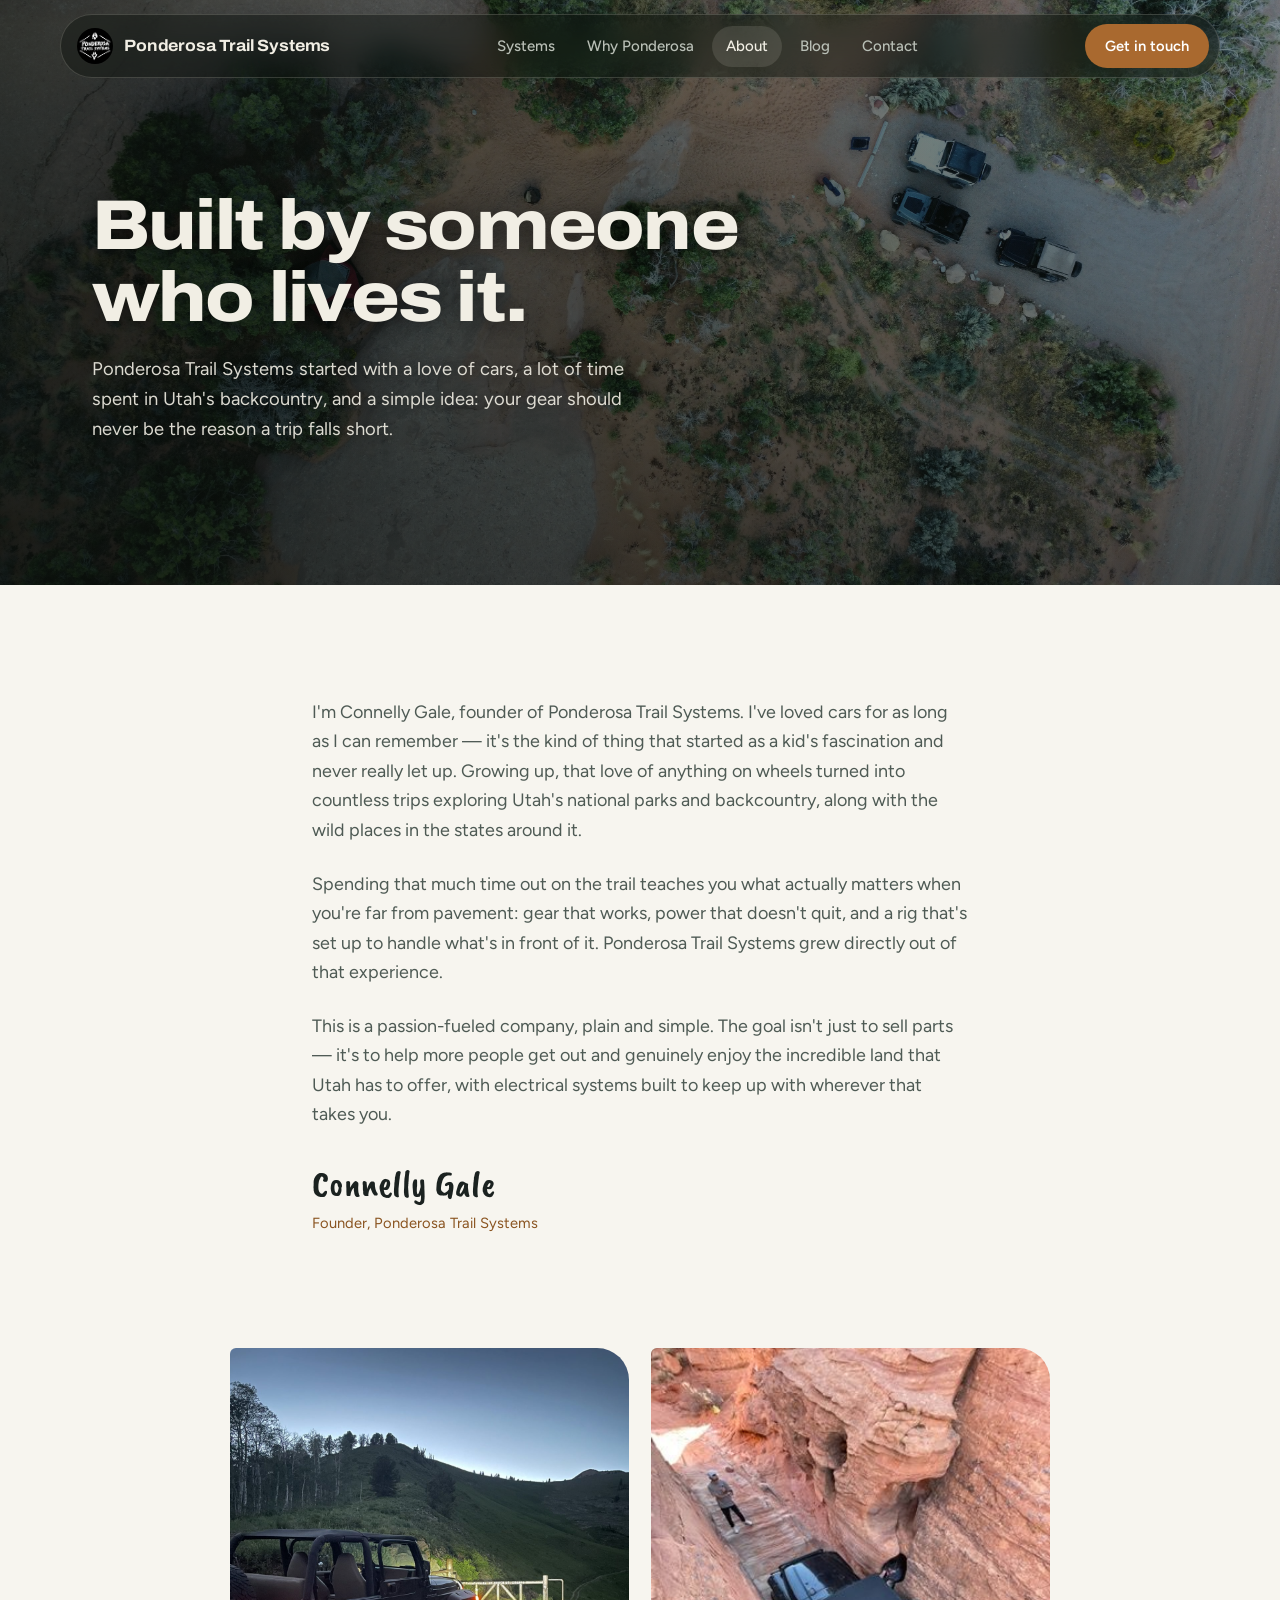
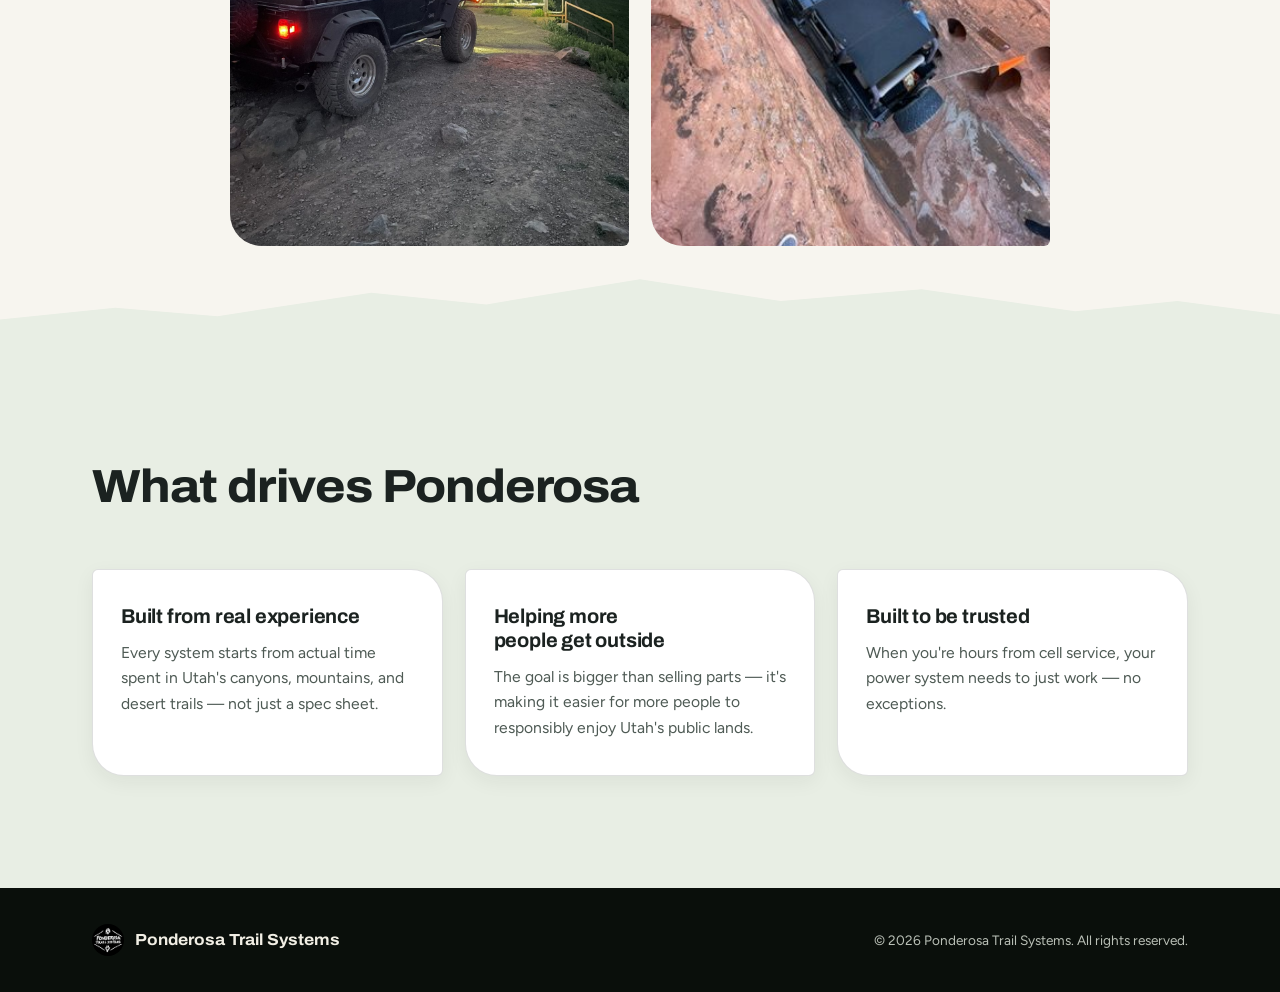
==== commit 8cde3860: "Add trail photos to systems categories, blog cards and about page Co-Authored-By: Claude Sonnet 5.5 " ====
--- a/about.html
+++ b/about.html
@@ -62,6 +62,15 @@
     </div>
   </section>
 
+  <section class="about-photos">
+    <div class="wrap">
+      <div class="photo-pair">
+        <figure class="reveal"><img src="jeep-dusk.jpg" alt="Black Jeep Wrangler parked at a trail gate at dusk in the Utah mountains" loading="lazy"></figure>
+        <figure class="reveal"><img src="jeep-slot-canyon.jpg" alt="Jeep working its way through a narrow red rock slot canyon" loading="lazy"></figure>
+      </div>
+    </div>
+  </section>
+
   <section class="values surface-pine ridge-top">
     <div class="wrap">
       <div class="section-head reveal">
--- a/style.css
+++ b/style.css
@@ -18,15 +18,20 @@
   --moss: #3D6B4A;
   --sage: #9DBA9A;
 
-  /* text */
-  --bone: #ECE8DC;
-  --bone-dim: #A9AFA6;
+  /* light surfaces (default) */
+  --paper: #F7F5EF;
+  --mist: #E8EEE4;
+
+  /* text: dark ink on light, flipped inside .on-dark areas below */
+  --bone: #1B2220;
+  --bone-dim: #4E5A54;
+  --tint: rgba(27, 34, 32, 0.07);
 
   /* accent */
-  --copper: #B77A3F;
+  --copper: #A9692F;
   --copper-hi: #D39A5E;
 
-  --line: rgba(236, 232, 220, 0.13);
+  --line: rgba(27, 34, 32, 0.14);
 
   /* type */
   --font-display: 'Archivo', 'Arial Narrow', Arial, sans-serif;
@@ -40,8 +45,8 @@
   --ridge-h: 84px;
 
   /* current surface (set by .surface-night / .surface-pine) */
-  --surface: var(--night);
-  --card: var(--pine);
+  --surface: var(--paper);
+  --card: #ffffff;
 
   /* aliases kept so older inline references keep working */
   --black: var(--night);
@@ -60,7 +65,7 @@
 }
 
 body {
-  background: var(--night);
+  background: var(--paper);
   color: var(--bone);
   font-family: var(--font-text);
   font-size: 17px;
@@ -120,8 +125,16 @@
 
 /* ---------- Surfaces and ridge-line edges ---------- */
 
-.surface-night { --surface: var(--night); --card: var(--pine); background: var(--surface); }
-.surface-pine  { --surface: var(--pine);  --card: var(--night); background: var(--surface); }
+.surface-night { --surface: var(--paper); --card: #ffffff; background: var(--surface); }
+.surface-pine  { --surface: var(--mist);  --card: #ffffff; background: var(--surface); }
+
+/* Dark areas (photo heroes, header, footer, forest panels) use light text */
+header, .hero, .systems-hero, .about-hero, #systems, footer, .contact-info, .consult-callout {
+  --bone: #F1EEE4;
+  --bone-dim: #B9BFB6;
+  --line: rgba(236, 232, 220, 0.16);
+  --tint: rgba(236, 232, 220, 0.1);
+}
 
 /* A ridge line drawn in the section's own colour, rising over whatever sits above it */
 .ridge-top { position: relative; }
@@ -221,7 +234,7 @@
 .nav-cta {
   text-decoration: none;
   background: var(--copper);
-  color: #150e06;
+  color: #fff;
   font-weight: 600;
   font-size: 0.92rem;
   padding: 10px 20px;
@@ -278,11 +291,11 @@
   transition: background 0.2s ease, border-color 0.2s ease;
 }
 
-.btn-primary { background: var(--copper); color: #150e06; }
+.btn-primary { background: var(--copper); color: #fff; }
 .btn-primary:hover { background: var(--copper-hi); }
 
-.btn-secondary { border-color: rgba(236, 232, 220, 0.45); color: var(--bone); }
-.btn-secondary:hover { background: rgba(236, 232, 220, 0.1); border-color: var(--bone); }
+.btn-secondary { border-color: var(--bone); color: var(--bone); }
+.btn-secondary:hover { background: var(--tint); }
 
 /* ---------- Page heroes (home, systems, about, blog) ---------- */
 
@@ -408,7 +421,7 @@
   position: absolute;
   inset: 0;
   z-index: 1;
-  background: linear-gradient(180deg, rgba(10, 15, 11, 0.88) 0%, rgba(10, 15, 11, 0.8) 45%, rgba(10, 15, 11, 0.92) 100%);
+  background: linear-gradient(180deg, rgba(10, 15, 11, 0.4) 0%, rgba(10, 15, 11, 0.22) 50%, rgba(10, 15, 11, 0.5) 100%);
 }
 
 #systems .wrap { position: relative; z-index: 2; }
@@ -426,9 +439,8 @@
   padding: 36px 30px 30px;
   border-radius: var(--leaf);
   border: 1px solid var(--line);
-  background: rgba(10, 20, 14, 0.78);
-  -webkit-backdrop-filter: blur(6px);
-  backdrop-filter: blur(6px);
+  background: var(--card);
+  box-shadow: 0 6px 20px rgba(27, 34, 32, 0.06);
 }
 
 .plate-icon {
@@ -441,10 +453,9 @@
 .plate h3 { margin-bottom: 12px; font-size: 1.5rem; }
 
 .plate p {
-  flex: 1;
   color: var(--bone-dim);
   font-size: 0.98rem;
-  margin-bottom: 26px;
+  margin-bottom: 20px;
 }
 
 .plate-status,
@@ -454,8 +465,8 @@
   gap: 8px;
   padding: 6px 13px;
   border-radius: 999px;
-  background: rgba(61, 107, 74, 0.24);
-  color: var(--sage);
+  background: rgba(61, 107, 74, 0.14);
+  color: var(--forest-hi);
   font-size: 0.82rem;
   font-weight: 600;
   line-height: 1.2;
@@ -463,9 +474,50 @@
 
 .plate-status.live,
 .item-status.live {
-  background: rgba(183, 122, 63, 0.2);
-  color: var(--copper-hi);
-}
+  background: rgba(183, 122, 63, 0.16);
+  color: #8A5420;
+}
+
+#systems .plate {
+  background: rgba(10, 20, 14, 0.62);
+  box-shadow: none;
+  -webkit-backdrop-filter: blur(8px);
+  backdrop-filter: blur(8px);
+}
+
+.plate-list {
+  list-style: none;
+  flex: 1;
+  margin-bottom: 26px;
+  display: flex;
+  flex-direction: column;
+  gap: 10px;
+}
+
+.plate-list li {
+  position: relative;
+  padding-left: 20px;
+  font-size: 0.95rem;
+  line-height: 1.45;
+  color: var(--bone-dim);
+}
+
+.plate-list li::before {
+  content: '';
+  position: absolute;
+  left: 0;
+  top: 0.5em;
+  width: 7px;
+  height: 7px;
+  border-radius: 50%;
+  background: var(--copper);
+}
+
+.plate-status { text-decoration: none; }
+
+#systems .plate-status { background: rgba(157, 186, 154, 0.18); color: var(--sage); }
+#systems .plate-status.live { background: rgba(211, 154, 94, 0.2); color: var(--copper-hi); }
+#systems .section-head h2, #systems .section-head p { text-shadow: 0 2px 16px rgba(0, 0, 0, 0.5); }
 
 .dot {
   width: 7px;
@@ -477,8 +529,41 @@
 
 .section-cta {
   margin-top: 44px;
-  text-align: center;
-}
+  display: flex;
+  justify-content: center;
+  flex-wrap: wrap;
+  gap: 14px;
+}
+
+
+/* ---------- Home: photo gallery ---------- */
+
+.gallery-grid {
+  display: grid;
+  grid-template-columns: repeat(6, 1fr);
+  grid-auto-rows: 250px;
+  gap: 18px;
+}
+
+.gallery-grid figure {
+  overflow: hidden;
+  border-radius: var(--leaf);
+  background: var(--mist);
+}
+
+.gallery-grid img {
+  width: 100%;
+  height: 100%;
+  object-fit: cover;
+  transition: transform 0.6s ease;
+}
+
+.gallery-grid figure:hover img { transform: scale(1.04); }
+
+.g-a { grid-column: span 4; grid-row: span 2; }
+.g-b { grid-column: span 2; grid-row: span 2; }
+.g-c, .g-d, .g-e { grid-column: span 2; }
+.g-d img { object-position: center 70%; }
 
 /* ---------- Home: why Ponderosa ---------- */
 
@@ -516,7 +601,7 @@
   height: 24px;
   flex-shrink: 0;
   margin-top: 3px;
-  color: var(--copper-hi);
+  color: var(--copper);
 }
 
 .why-item h3 { font-size: 1.15rem; margin-bottom: 6px; }
@@ -563,9 +648,9 @@
 /* ---------- Footer ---------- */
 
 footer {
-  border-top: 1px solid var(--line);
   padding: 36px 0;
   background: var(--night);
+  color: var(--bone);
 }
 
 .footer-row {
@@ -699,6 +784,7 @@
 }
 
 .item-tile {
+  box-shadow: 0 6px 20px rgba(27, 34, 32, 0.06);
   display: flex;
   flex-direction: column;
   align-items: flex-start;
@@ -777,7 +863,7 @@
 .signature-title {
   margin-top: 8px;
   font-size: 0.92rem;
-  color: var(--copper-hi);
+  color: #8A5420;
 }
 
 .values-grid {
@@ -787,6 +873,7 @@
 }
 
 .value-item {
+  box-shadow: 0 6px 20px rgba(27, 34, 32, 0.06);
   padding: 34px 28px;
   background: var(--card);
   border: 1px solid var(--line);
@@ -819,6 +906,7 @@
 }
 
 .post-card {
+  box-shadow: 0 6px 20px rgba(27, 34, 32, 0.06);
   display: flex;
   flex-direction: column;
   align-items: flex-start;
@@ -838,8 +926,8 @@
   padding: 4px 12px;
   margin-bottom: 18px;
   border-radius: 999px;
-  background: rgba(61, 107, 74, 0.24);
-  color: var(--sage);
+  background: rgba(61, 107, 74, 0.14);
+  color: var(--forest-hi);
   font-size: 0.8rem;
   font-weight: 600;
   line-height: 1.3;
@@ -857,7 +945,7 @@
 .post-read-more {
   font-size: 0.92rem;
   font-weight: 600;
-  color: var(--copper-hi);
+  color: #8A5420;
 }
 
 .post-full {
@@ -893,7 +981,7 @@
   margin-top: 12px;
   font-size: 0.92rem;
   font-weight: 600;
-  color: var(--copper-hi);
+  color: #8A5420;
   text-decoration: none;
 }
 
@@ -958,6 +1046,12 @@
 
   .plates { grid-template-columns: 1fr; }
 
+  .gallery-grid { grid-template-columns: repeat(2, 1fr); grid-auto-rows: 180px; gap: 12px; }
+  .g-a { grid-column: span 2; grid-row: span 2; }
+  .g-b { grid-column: span 1; grid-row: span 2; }
+  .g-c, .g-d { grid-column: span 1; }
+  .g-e { grid-column: span 2; }
+
   .why-grid { grid-template-columns: 1fr; gap: 40px; }
   .why-image { aspect-ratio: 16 / 10; }
 
@@ -976,3 +1070,38 @@
   .nav-cta { display: none; }
   .contact-info { padding: 52px 24px; }
 }
+
+/* ---------- Added photography ---------- */
+
+.post-card { overflow: hidden; }
+
+.post-thumb {
+  width: calc(100% + 56px);
+  max-width: none;
+  height: 190px;
+  margin: -30px -28px 22px;
+  object-fit: cover;
+}
+
+.about-photos { padding: 0 0 104px; }
+
+.photo-pair {
+  display: grid;
+  grid-template-columns: 1fr 1fr;
+  gap: 22px;
+  max-width: 820px;
+  margin: 0 auto;
+}
+
+.photo-pair figure {
+  aspect-ratio: 4 / 5;
+  overflow: hidden;
+  border-radius: var(--leaf);
+}
+
+
+.photo-pair img { width: 100%; height: 100%; object-fit: cover; }
+
+@media (max-width: 560px) {
+  .photo-pair { gap: 12px; }
+}
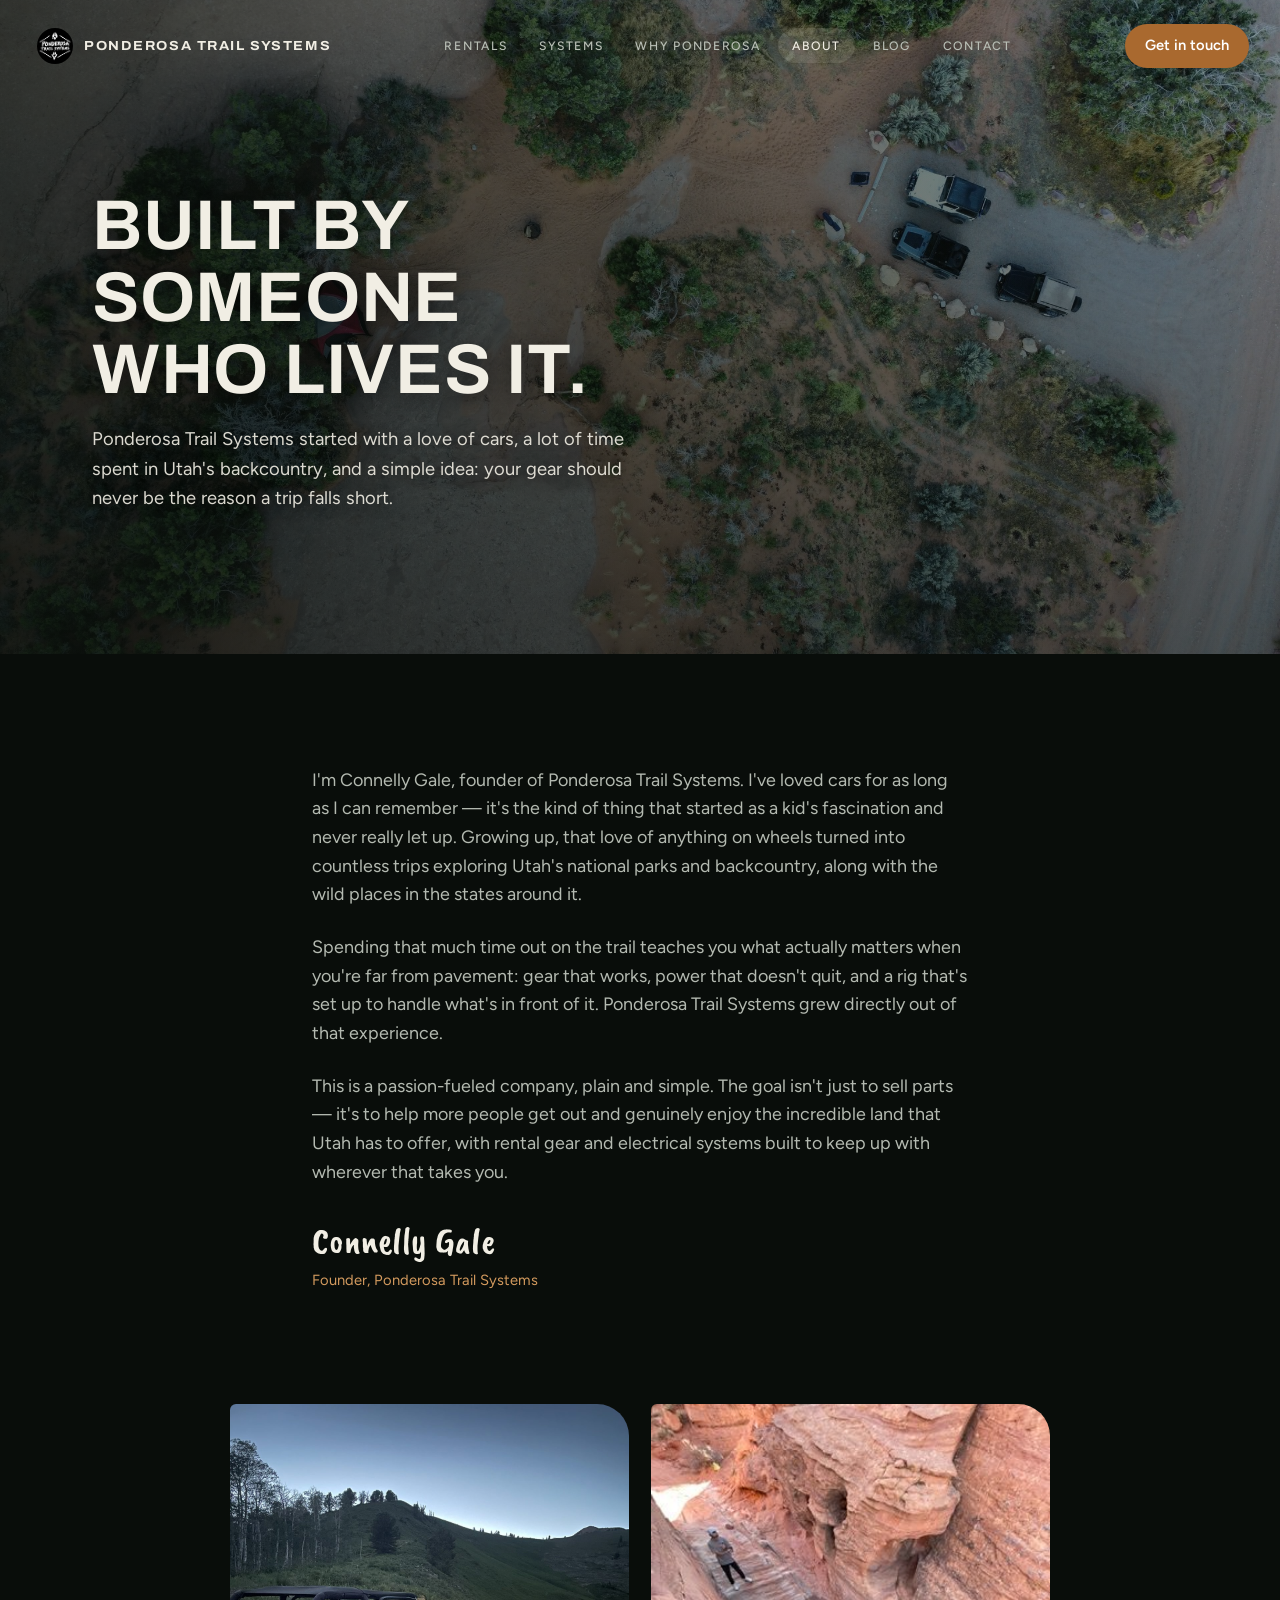
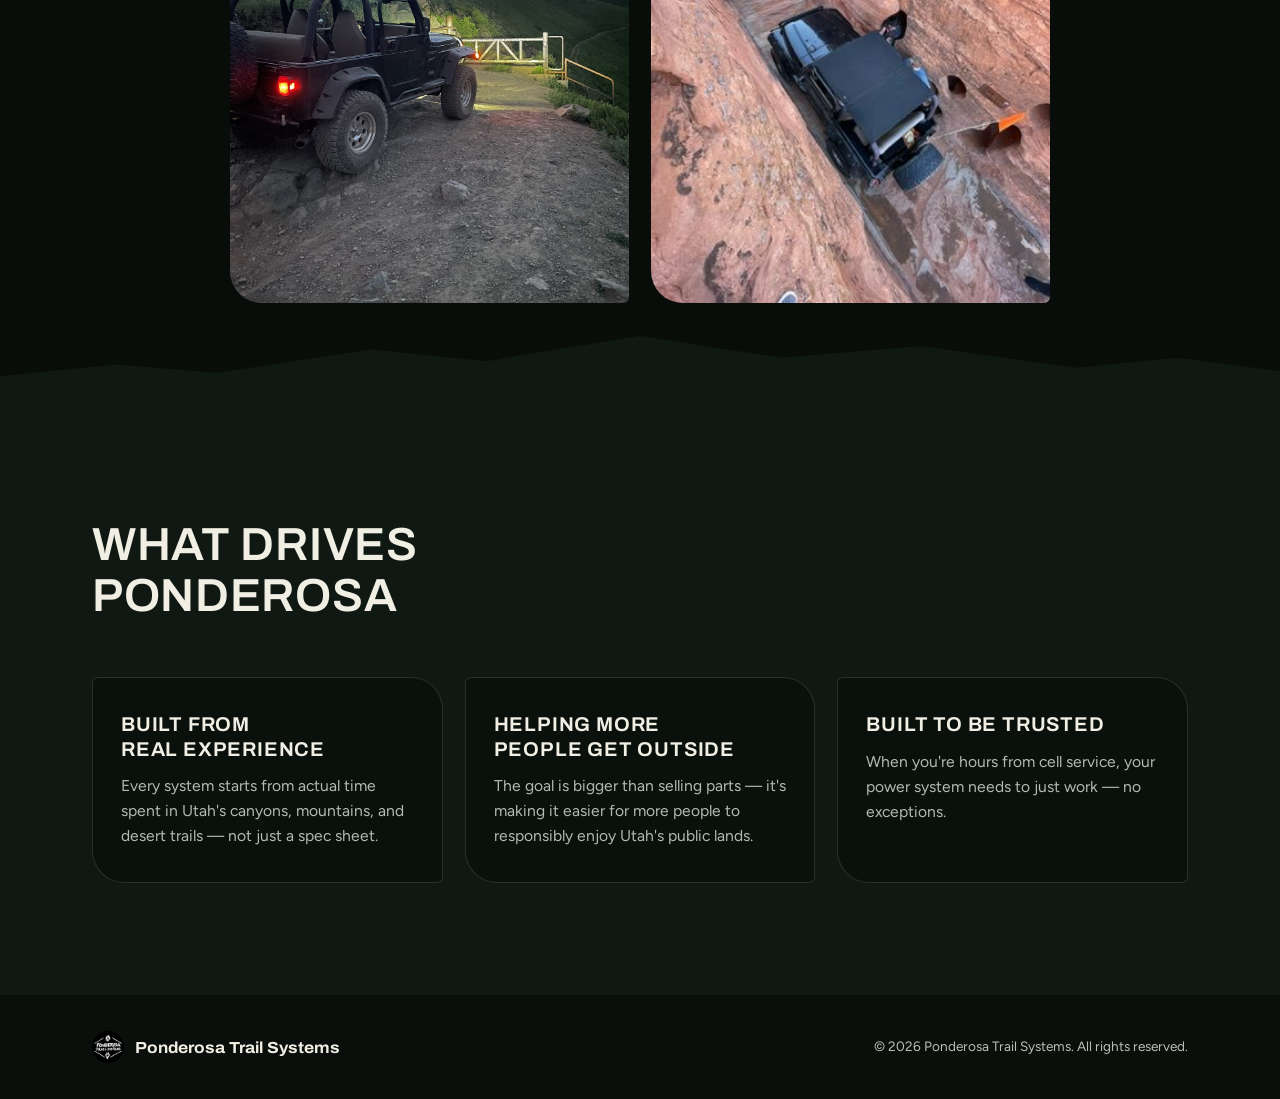
==== commit f4d341b1: "Add Rentals page, home rentals section, and broaden site wording to outdoor gear + overland systems " ====
--- a/about.html
+++ b/about.html
@@ -30,6 +30,7 @@
       Ponderosa Trail Systems
     </a>
     <nav class="nav-links" id="site-menu">
+      <a href="rentals.html">Rentals</a>
       <a href="systems.html">Systems</a>
       <a href="index.html#why">Why Ponderosa</a>
       <a href="about.html" aria-current="page">About</a>
@@ -56,7 +57,7 @@
     <div class="wrap about-body">
       <p>I'm Connelly Gale, founder of Ponderosa Trail Systems. I've loved cars for as long as I can remember — it's the kind of thing that started as a kid's fascination and never really let up. Growing up, that love of anything on wheels turned into countless trips exploring Utah's national parks and backcountry, along with the wild places in the states around it.</p>
       <p>Spending that much time out on the trail teaches you what actually matters when you're far from pavement: gear that works, power that doesn't quit, and a rig that's set up to handle what's in front of it. Ponderosa Trail Systems grew directly out of that experience.</p>
-      <p>This is a passion-fueled company, plain and simple. The goal isn't just to sell parts — it's to help more people get out and genuinely enjoy the incredible land that Utah has to offer, with electrical systems built to keep up with wherever that takes you.</p>
+      <p>This is a passion-fueled company, plain and simple. The goal isn't just to sell parts — it's to help more people get out and genuinely enjoy the incredible land that Utah has to offer, with rental gear and electrical systems built to keep up with wherever that takes you.</p>
       <div class="signature">Connelly Gale</div>
       <div class="signature-title">Founder, Ponderosa Trail Systems</div>
     </div>
--- a/style.css
+++ b/style.css
@@ -19,19 +19,19 @@
   --sage: #9DBA9A;
 
   /* light surfaces (default) */
-  --paper: #F7F5EF;
-  --mist: #E8EEE4;
+  --paper: #090d0a;
+  --mist: #0f1812;
 
   /* text: dark ink on light, flipped inside .on-dark areas below */
-  --bone: #1B2220;
-  --bone-dim: #4E5A54;
-  --tint: rgba(27, 34, 32, 0.07);
+  --bone: #F1EEE4;
+  --bone-dim: #B4BAB1;
+  --tint: rgba(236, 232, 220, 0.1);
 
   /* accent */
   --copper: #A9692F;
   --copper-hi: #D39A5E;
 
-  --line: rgba(27, 34, 32, 0.14);
+  --line: rgba(236, 232, 220, 0.14);
 
   /* type */
   --font-display: 'Archivo', 'Arial Narrow', Arial, sans-serif;
@@ -44,9 +44,13 @@
   --leaf-lg: 8px 52px 8px 52px;
   --ridge-h: 84px;
 
+  /* motion: critically damped spring feel (damping 1.0, no bounce) */
+  --ease-spring: cubic-bezier(0.22, 1, 0.36, 1);
+  --t-ui: 0.35s;
+
   /* current surface (set by .surface-night / .surface-pine) */
   --surface: var(--paper);
-  --card: #ffffff;
+  --card: #121b15;
 
   /* aliases kept so older inline references keep working */
   --black: var(--night);
@@ -69,7 +73,8 @@
   color: var(--bone);
   font-family: var(--font-text);
   font-size: 17px;
-  line-height: 1.65;
+  line-height: 1.6;
+  letter-spacing: 0;
   -webkit-font-smoothing: antialiased;
   text-rendering: optimizeLegibility;
 }
@@ -81,27 +86,30 @@
 }
 
 h1 {
-  font-weight: 800;
-  font-stretch: 112%;
-  letter-spacing: -0.025em;
+  font-weight: 650;
+  font-stretch: 100%;
+  text-transform: uppercase;
+  letter-spacing: 0.01em;
   line-height: 1.02;
   font-size: clamp(2.3rem, 5.6vw, 4.4rem);
 }
 
 h2 {
-  font-weight: 760;
-  font-stretch: 108%;
-  letter-spacing: -0.02em;
-  line-height: 1.08;
+  font-weight: 600;
+  font-stretch: 100%;
+  text-transform: uppercase;
+  letter-spacing: 0.015em;
+  line-height: 1.1;
   font-size: clamp(1.85rem, 3.8vw, 2.9rem);
 }
 
 h3 {
-  font-weight: 700;
+  font-weight: 650;
   font-stretch: 100%;
-  letter-spacing: -0.01em;
-  line-height: 1.2;
-  font-size: 1.3rem;
+  text-transform: uppercase;
+  letter-spacing: 0.04em;
+  line-height: 1.22;
+  font-size: 1.15rem;
 }
 
 p { max-width: 64ch; }
@@ -125,8 +133,8 @@
 
 /* ---------- Surfaces and ridge-line edges ---------- */
 
-.surface-night { --surface: var(--paper); --card: #ffffff; background: var(--surface); }
-.surface-pine  { --surface: var(--mist);  --card: #ffffff; background: var(--surface); }
+.surface-night { --surface: var(--paper); --card: #121b15; background: var(--surface); }
+.surface-pine  { --surface: var(--mist);  --card: #0a110c; background: var(--surface); }
 
 /* Dark areas (photo heroes, header, footer, forest panels) use light text */
 header, .hero, .systems-hero, .about-hero, #systems, footer, .contact-info, .consult-callout {
@@ -171,31 +179,32 @@
   align-items: center;
   justify-content: space-between;
   gap: 20px;
-  max-width: 1160px;
+  max-width: 1320px;
   margin: 0 auto;
   padding: 9px 10px 9px 16px;
   border-radius: 999px;
-  border: 1px solid rgba(236, 232, 220, 0.18);
-  background: rgba(10, 15, 11, 0.4);
-  -webkit-backdrop-filter: blur(14px) saturate(1.1);
-  backdrop-filter: blur(14px) saturate(1.1);
+  border: 1px solid transparent;
+  background: transparent;
   transition: background 0.3s ease, border-color 0.3s ease;
 }
 
 header.scrolled .nav {
-  background: rgba(10, 15, 11, 0.86);
+  -webkit-backdrop-filter: blur(14px);
+  backdrop-filter: blur(14px);
+  background: rgba(9, 13, 10, 0.82);
   border-color: var(--line);
 }
 
 .brand {
+  text-transform: uppercase;
+  letter-spacing: 0.12em;
   display: flex;
   align-items: center;
   gap: 11px;
   font-family: var(--font-display);
   font-weight: 700;
   font-stretch: 108%;
-  font-size: 1.02rem;
-  letter-spacing: -0.01em;
+  font-size: 0.82rem;
   text-decoration: none;
   color: var(--bone);
   white-space: nowrap;
@@ -222,11 +231,15 @@
   text-decoration: none;
   color: var(--bone-dim);
   font-weight: 500;
-  font-size: 0.94rem;
+  font-size: 0.76rem;
+  text-transform: uppercase;
+  letter-spacing: 0.14em;
   padding: 8px 14px;
   border-radius: 999px;
-  transition: color 0.2s ease, background 0.2s ease;
-}
+  transition: color 0.2s ease, background 0.2s ease, transform var(--t-ui) var(--ease-spring);
+}
+
+.nav-links a:active { transform: scale(0.96); transition-duration: 0.1s; }
 
 .nav-links a:hover { color: var(--bone); background: rgba(236, 232, 220, 0.08); }
 .nav-links a[aria-current="page"] { color: var(--bone); background: rgba(236, 232, 220, 0.12); }
@@ -240,7 +253,7 @@
   padding: 10px 20px;
   border-radius: 999px;
   white-space: nowrap;
-  transition: background 0.2s ease;
+  transition: background 0.2s ease, transform var(--t-ui) var(--ease-spring);
 }
 
 .nav-cta:hover { background: var(--copper-hi); }
@@ -284,12 +297,18 @@
   border: 1.5px solid transparent;
   font-family: var(--font-text);
   font-weight: 600;
-  font-size: 0.98rem;
+  font-size: 0.78rem;
+  text-transform: uppercase;
+  letter-spacing: 0.14em;
   line-height: 1;
   text-decoration: none;
   cursor: pointer;
-  transition: background 0.2s ease, border-color 0.2s ease;
-}
+  touch-action: manipulation;
+  -webkit-tap-highlight-color: transparent;
+  transition: background 0.2s ease, border-color 0.2s ease, transform var(--t-ui) var(--ease-spring);
+}
+
+.btn:active, .nav-cta:active { transform: scale(0.96); transition-duration: 0.1s; }
 
 .btn-primary { background: var(--copper); color: #fff; }
 .btn-primary:hover { background: var(--copper-hi); }
@@ -308,7 +327,11 @@
 }
 
 .hero {
-  padding: 200px 0 168px;
+  min-height: 100vh;
+  min-height: 100svh;
+  display: flex;
+  align-items: center;
+  padding: 160px 0 120px;
   background-image:
     linear-gradient(90deg, rgba(10, 15, 11, 0.74) 0%, rgba(10, 15, 11, 0.38) 55%, rgba(10, 15, 11, 0.08) 100%),
     linear-gradient(180deg, rgba(10, 15, 11, 0.35) 0%, rgba(10, 15, 11, 0.15) 50%, rgba(10, 15, 11, 0.6) 100%),
@@ -330,11 +353,12 @@
 .hero-inner {
   position: relative;
   z-index: 1;
-  max-width: 800px;
+  max-width: 1160px;
 }
 
 .hero h1 {
-  margin-bottom: 24px;
+  font-size: clamp(2.6rem, 7.2vw, 6rem);
+  margin-bottom: 26px;
   text-shadow: 0 2px 22px rgba(0, 0, 0, 0.5);
 }
 
@@ -432,6 +456,13 @@
   gap: 22px;
 }
 
+.plate, .item-tile, .post-card, .value-item {
+  transition: transform var(--t-ui) var(--ease-spring), border-color 0.2s ease;
+}
+
+.post-card:hover, .item-tile:hover, .value-item:hover { transform: translateY(-3px); }
+.post-card:active { transform: scale(0.985); transition-duration: 0.1s; }
+
 .plate {
   display: flex;
   flex-direction: column;
@@ -440,7 +471,7 @@
   border-radius: var(--leaf);
   border: 1px solid var(--line);
   background: var(--card);
-  box-shadow: 0 6px 20px rgba(27, 34, 32, 0.06);
+  box-shadow: none;
 }
 
 .plate-icon {
@@ -465,8 +496,8 @@
   gap: 8px;
   padding: 6px 13px;
   border-radius: 999px;
-  background: rgba(61, 107, 74, 0.14);
-  color: var(--forest-hi);
+  background: rgba(157, 186, 154, 0.16);
+  color: var(--sage);
   font-size: 0.82rem;
   font-weight: 600;
   line-height: 1.2;
@@ -474,8 +505,8 @@
 
 .plate-status.live,
 .item-status.live {
-  background: rgba(183, 122, 63, 0.16);
-  color: #8A5420;
+  background: rgba(211, 154, 94, 0.2);
+  color: var(--copper-hi);
 }
 
 #systems .plate {
@@ -555,7 +586,8 @@
   width: 100%;
   height: 100%;
   object-fit: cover;
-  transition: transform 0.6s ease;
+  transition: transform 0.8s var(--ease-spring);
+  will-change: transform;
 }
 
 .gallery-grid figure:hover img { transform: scale(1.04); }
@@ -784,7 +816,7 @@
 }
 
 .item-tile {
-  box-shadow: 0 6px 20px rgba(27, 34, 32, 0.06);
+  box-shadow: none;
   display: flex;
   flex-direction: column;
   align-items: flex-start;
@@ -863,7 +895,7 @@
 .signature-title {
   margin-top: 8px;
   font-size: 0.92rem;
-  color: #8A5420;
+  color: var(--copper-hi);
 }
 
 .values-grid {
@@ -873,7 +905,7 @@
 }
 
 .value-item {
-  box-shadow: 0 6px 20px rgba(27, 34, 32, 0.06);
+  box-shadow: none;
   padding: 34px 28px;
   background: var(--card);
   border: 1px solid var(--line);
@@ -906,7 +938,7 @@
 }
 
 .post-card {
-  box-shadow: 0 6px 20px rgba(27, 34, 32, 0.06);
+  box-shadow: none;
   display: flex;
   flex-direction: column;
   align-items: flex-start;
@@ -926,8 +958,8 @@
   padding: 4px 12px;
   margin-bottom: 18px;
   border-radius: 999px;
-  background: rgba(61, 107, 74, 0.14);
-  color: var(--forest-hi);
+  background: rgba(157, 186, 154, 0.16);
+  color: var(--sage);
   font-size: 0.8rem;
   font-weight: 600;
   line-height: 1.3;
@@ -945,7 +977,7 @@
 .post-read-more {
   font-size: 0.92rem;
   font-weight: 600;
-  color: #8A5420;
+  color: var(--copper-hi);
 }
 
 .post-full {
@@ -981,7 +1013,7 @@
   margin-top: 12px;
   font-size: 0.92rem;
   font-weight: 600;
-  color: #8A5420;
+  color: var(--copper-hi);
   text-decoration: none;
 }
 
@@ -992,7 +1024,7 @@
 .reveal {
   opacity: 0;
   transform: translateY(12px);
-  transition: opacity 0.6s ease, transform 0.6s ease;
+  transition: opacity 0.7s ease, transform 0.8s var(--ease-spring);
 }
 
 .reveal.in {
@@ -1002,7 +1034,9 @@
 
 @media (prefers-reduced-motion: reduce) {
   html { scroll-behavior: auto; }
-  .reveal { opacity: 1; transform: none; transition: none; }
+  .reveal { transform: none; transition: opacity 0.4s ease; }
+  .gallery-grid figure:hover img, .post-card:hover, .item-tile:hover, .value-item:hover { transform: none; }
+  .btn:active, .nav-cta:active, .nav-links a:active, .post-card:active { transform: none; }
 }
 
 /* ---------- Responsive ---------- */
@@ -1016,10 +1050,33 @@
   .nav { padding: 8px 8px 8px 14px; }
   .menu-toggle { display: inline-block; }
 
-  .nav-links { display: none; }
+  .nav-links {
+    position: absolute;
+    top: 74px;
+    left: 14px;
+    right: 14px;
+    flex-direction: column;
+    align-items: stretch;
+    gap: 2px;
+    padding: 12px;
+    border-radius: var(--leaf);
+    border: 1px solid var(--line);
+    background: rgba(10, 15, 11, 0.96);
+    display: flex;
+    opacity: 0;
+    visibility: hidden;
+    pointer-events: none;
+    transform: translateY(-8px) scale(0.97);
+    transform-origin: top center;
+    transition: opacity 0.25s ease, transform var(--t-ui) var(--ease-spring), visibility 0s linear 0.35s;
+  }
 
   header.menu-open .nav-links {
-    display: flex;
+    opacity: 1;
+    visibility: visible;
+    pointer-events: auto;
+    transform: none;
+    transition-delay: 0s;
     flex-direction: column;
     align-items: stretch;
     gap: 2px;
@@ -1105,3 +1162,392 @@
 @media (max-width: 560px) {
   .photo-pair { gap: 12px; }
 }
+
+/* ---------- Accessibility: materials and contrast ---------- */
+
+@media (prefers-reduced-transparency: reduce) {
+  .nav, header.scrolled .nav { background: #0a0f0b; -webkit-backdrop-filter: none; backdrop-filter: none; }
+  #systems .plate { background: #0f1a13; -webkit-backdrop-filter: none; backdrop-filter: none; }
+  header.menu-open .nav-links { background: #0a0f0b; }
+}
+
+@media (prefers-contrast: more) {
+  :root { --line: rgba(236, 232, 220, 0.5); --bone-dim: #e2dfd5; }
+  header, .hero, .systems-hero, .about-hero, #systems, footer, .contact-info, .consult-callout { --line: rgba(236, 232, 220, 0.5); --bone-dim: #e2dfd5; }
+  .btn-secondary { border-width: 2px; }
+}
+
+/* ---------- Cinematic details ---------- */
+
+.btn-arrow::after {
+  content: '\2192';
+  margin-left: 12px;
+  font-size: 1.1em;
+  letter-spacing: 0;
+  transition: transform var(--t-ui) var(--ease-spring);
+}
+
+.btn-arrow:hover::after { transform: translateX(4px); }
+
+/* vertical scroll cue, bottom-left of the hero */
+.scroll-cue {
+  position: absolute;
+  left: 32px;
+  bottom: 56px;
+  z-index: 2;
+  display: flex;
+  align-items: center;
+  gap: 14px;
+  writing-mode: vertical-rl;
+  transform: rotate(180deg);
+  font-size: 0.68rem;
+  letter-spacing: 0.3em;
+  text-transform: uppercase;
+  color: var(--bone-dim);
+}
+
+.scroll-cue::after {
+  content: '';
+  width: 1px;
+  height: 56px;
+  background: linear-gradient(180deg, transparent, var(--bone));
+}
+
+/* numbered side indicator */
+.dot-nav {
+  position: fixed;
+  right: 22px;
+  top: 50%;
+  transform: translateY(-50%);
+  z-index: 40;
+  display: flex;
+  flex-direction: column;
+  align-items: flex-end;
+  gap: 14px;
+}
+
+.dot-nav a {
+  display: flex;
+  align-items: center;
+  gap: 10px;
+  text-decoration: none;
+  color: var(--bone-dim);
+  font-size: 0.68rem;
+  letter-spacing: 0.18em;
+}
+
+.dot-nav a span { opacity: 0; transform: translateX(6px); transition: opacity 0.3s ease, transform var(--t-ui) var(--ease-spring); }
+.dot-nav a::after {
+  content: '';
+  width: 6px;
+  height: 6px;
+  border-radius: 50%;
+  background: rgba(236, 232, 220, 0.4);
+  transition: background 0.3s ease, transform var(--t-ui) var(--ease-spring);
+}
+
+.dot-nav a:hover span, .dot-nav a.active span { opacity: 1; transform: none; }
+.dot-nav a.active { color: var(--copper-hi); }
+.dot-nav a.active::after { background: var(--copper-hi); transform: scale(1.5); }
+
+/* ghost section numerals */
+.section-head[data-num] { position: relative; }
+
+.section-head[data-num]::before {
+  content: attr(data-num);
+  position: absolute;
+  left: -6px;
+  top: -62px;
+  font-family: var(--font-display);
+  font-weight: 800;
+  font-size: 6.5rem;
+  line-height: 1;
+  color: transparent;
+  -webkit-text-stroke: 1px rgba(236, 232, 220, 0.16);
+  pointer-events: none;
+}
+
+.section-head[data-num] h2 { position: relative; }
+
+/* quick-link strip under the hero */
+.quick-strip { padding: 0; }
+
+.quick-grid {
+  display: grid;
+  grid-template-columns: repeat(4, 1fr);
+}
+
+.quick-item {
+  display: flex;
+  flex-direction: column;
+  gap: 6px;
+  padding: 34px 28px;
+  text-decoration: none;
+  border-left: 1px solid var(--line);
+  transition: background 0.3s ease;
+}
+
+.quick-item:first-child { border-left: none; padding-left: 0; }
+.quick-item:hover { background: var(--tint); }
+.quick-item:first-child:hover { background: transparent; }
+
+.quick-label {
+  font-family: var(--font-display);
+  font-weight: 650;
+  font-size: 0.95rem;
+  letter-spacing: 0.14em;
+  text-transform: uppercase;
+}
+
+.quick-label::after { content: '\2192'; margin-left: 10px; color: var(--copper-hi); }
+.quick-sub { color: var(--bone-dim); font-size: 0.9rem; }
+
+@media (max-width: 1100px) { .dot-nav { display: none; } }
+
+@media (max-width: 860px) {
+  .scroll-cue { display: none; }
+  .quick-grid { grid-template-columns: 1fr 1fr; }
+  .quick-item { padding: 22px 16px; border-left: none; border-top: 1px solid var(--line); }
+  .quick-item:first-child { padding-left: 16px; }
+  .section-head[data-num]::before { font-size: 4.5rem; top: -44px; }
+  .hero { padding: 130px 0 90px; }
+}
+
+/* long reading titles stay in sentence case */
+.post-card h3, .post-full h2, .post-full h3, .consult-callout h3 {
+  text-transform: none;
+  letter-spacing: -0.01em;
+  font-weight: 700;
+}
+
+/* ---------- Mobile polish ---------- */
+
+@media (max-width: 860px) {
+  /* hero: photo sits at its natural scale in the upper part, text rests on a solid fade */
+  .hero {
+    min-height: 92svh;
+    align-items: flex-end;
+    padding: 120px 0 56px;
+    background-color: var(--night);
+    background-image:
+      linear-gradient(180deg, rgba(9, 13, 10, 0.5) 0%, rgba(9, 13, 10, 0) 22%, rgba(9, 13, 10, 0.78) 52%, #090d0a 72%),
+      url('hero-photo.jpg');
+    background-size: 100% 100%, auto 68%;
+    background-position: center, center top;
+    background-repeat: no-repeat;
+  }
+
+  .hero h1 { font-size: clamp(1.9rem, 8.4vw, 3rem); }
+  .hero p { font-size: 1.02rem; }
+
+  /* skip the heavy video on phones: solid dark section with a soft glow */
+  .systems-video-bg { display: none; }
+  .systems-video-overlay { background: radial-gradient(120% 60% at 50% 0%, #13241a 0%, #0b120d 70%); }
+
+  /* gallery: one calm column at natural proportions */
+  .gallery-grid { grid-template-columns: 1fr; grid-auto-rows: auto; gap: 14px; }
+  .gallery-grid figure, .g-a, .g-b, .g-c, .g-d, .g-e { grid-column: auto; grid-row: auto; aspect-ratio: 4 / 3; }
+  .g-b { aspect-ratio: 4 / 5; }
+
+  .section-head[data-num] { padding-top: 34px; }
+  .section-head[data-num]::before { top: -6px; left: -2px; }
+  .why-image { aspect-ratio: 4 / 3; margin-bottom: 8px; }
+
+  .category-banner { aspect-ratio: 4 / 3; max-height: none; }
+  .photo-pair { grid-template-columns: 1fr 1fr; }
+  .post-thumb { height: 170px; }
+}
+
+@media (max-width: 560px) {
+  .brand { font-size: 0.7rem; letter-spacing: 0.06em; gap: 9px; }
+  .brand-mark { width: 32px; height: 32px; }
+  .hero-actions .btn { width: 100%; }
+  .wrap { padding: 0 20px; }
+}
+
+.contact-actions { display: flex; justify-content: center; flex-wrap: wrap; gap: 14px; margin-top: 28px; }
+.contact-info .contact-actions .btn { margin-top: 0; }
+.contact-detail a { text-decoration: none; }
+.contact-detail a:hover { text-decoration: underline; }
+@media (max-width: 560px) { .contact-actions .btn { width: 100%; } }
+
+.reveal-phone {
+  background: none;
+  border: none;
+  padding: 0;
+  font: inherit;
+  color: inherit;
+  cursor: pointer;
+  text-decoration: underline;
+  text-underline-offset: 3px;
+}
+.reveal-phone:hover { color: var(--copper-hi); }
+
+/* ---------- Rentals ---------- */
+
+.rental-category { padding: 96px 0; }
+.rental-steps, .rental-request { padding: 112px 0; }
+.rental-pair { padding: 40px 0 96px; }
+
+.rental-grid {
+  display: grid;
+  grid-template-columns: repeat(2, 1fr);
+  gap: 22px;
+}
+
+.rental-grid-3 { grid-template-columns: repeat(3, 1fr); }
+
+.rental-card {
+  display: flex;
+  flex-direction: column;
+  overflow: hidden;
+  background: var(--card);
+  border: 1px solid var(--line);
+  border-radius: var(--leaf);
+}
+
+.rental-media {
+  aspect-ratio: 16 / 10;
+  display: flex;
+  flex-direction: column;
+  align-items: center;
+  justify-content: center;
+  gap: 12px;
+  background:
+    radial-gradient(90% 90% at 50% 0%, rgba(61, 107, 74, 0.35) 0%, rgba(18, 27, 21, 0) 70%),
+    #0e1610;
+  color: var(--bone-dim);
+  font-size: 0.8rem;
+  letter-spacing: 0.14em;
+  text-transform: uppercase;
+}
+
+.rental-media img { width: 100%; height: 100%; object-fit: cover; }
+
+.rental-media-icon { width: 54px; height: 54px; color: var(--copper-hi); }
+
+.rental-body {
+  display: flex;
+  flex-direction: column;
+  align-items: flex-start;
+  gap: 14px;
+  padding: 28px 28px 30px;
+  flex: 1;
+}
+
+.rental-body p { color: var(--bone-dim); font-size: 0.98rem; }
+.rental-body .btn { margin-top: auto; }
+
+.rental-card-note { justify-content: center; background: transparent; border-style: dashed; }
+
+.rental-specs { width: 100%; display: grid; gap: 0; margin: 4px 0 8px; }
+
+.rental-specs div {
+  display: flex;
+  justify-content: space-between;
+  gap: 16px;
+  padding: 10px 0;
+  border-top: 1px solid var(--line);
+  font-size: 0.92rem;
+}
+
+.rental-specs dt { color: var(--bone-dim); }
+.rental-specs dd { text-align: right; }
+
+.steps {
+  list-style: none;
+  display: grid;
+  grid-template-columns: repeat(4, 1fr);
+  gap: 22px;
+}
+
+.steps li {
+  padding-top: 18px;
+  border-top: 1px solid var(--line);
+}
+
+.step-num {
+  display: block;
+  margin-bottom: 14px;
+  font-family: var(--font-display);
+  font-weight: 800;
+  font-size: 2.6rem;
+  line-height: 1;
+  color: transparent;
+  -webkit-text-stroke: 1px rgba(236, 232, 220, 0.3);
+}
+
+.steps h3 { margin-bottom: 8px; font-size: 1rem; }
+.steps p { color: var(--bone-dim); font-size: 0.95rem; }
+.steps-note { margin-top: 44px; color: var(--bone-dim); font-size: 0.95rem; }
+
+.request-panel {
+  max-width: 860px;
+  margin: 0 auto;
+  padding: 60px clamp(22px, 5vw, 64px);
+  background: var(--forest);
+  border-radius: var(--leaf-lg);
+}
+
+.request-panel .section-head { margin-bottom: 36px; }
+
+.rental-form {
+  display: grid;
+  grid-template-columns: 1fr 1fr;
+  gap: 18px 20px;
+}
+
+.rental-form label {
+  display: flex;
+  flex-direction: column;
+  gap: 8px;
+  font-size: 0.74rem;
+  font-weight: 600;
+  letter-spacing: 0.12em;
+  text-transform: uppercase;
+  color: var(--bone-dim);
+}
+
+.rental-form input,
+.rental-form select,
+.rental-form textarea {
+  width: 100%;
+  padding: 14px 16px;
+  border-radius: 14px;
+  border: 1px solid rgba(236, 232, 220, 0.22);
+  background: rgba(9, 13, 10, 0.45);
+  color: var(--bone);
+  font: inherit;
+  font-size: 1rem;
+  letter-spacing: 0;
+  text-transform: none;
+  color-scheme: dark;
+}
+
+.rental-form textarea { resize: vertical; }
+
+.rental-form input:focus,
+.rental-form select:focus,
+.rental-form textarea:focus {
+  outline: 2px solid var(--copper-hi);
+  outline-offset: 1px;
+}
+
+.field-wide { grid-column: 1 / -1; }
+
+.request-actions { display: flex; flex-wrap: wrap; gap: 14px; margin-top: 6px; }
+
+@media (max-width: 860px) {
+  .rental-category { padding: 68px 0; }
+  .rental-steps, .rental-request { padding: 76px 0; }
+  .rental-grid, .rental-grid-3 { grid-template-columns: 1fr; }
+  .steps { grid-template-columns: 1fr 1fr; }
+  .rental-pair { padding-bottom: 68px; }
+}
+
+@media (max-width: 560px) {
+  .steps { grid-template-columns: 1fr; }
+  .rental-form { grid-template-columns: 1fr; }
+  .request-actions .btn { width: 100%; }
+  .request-panel { padding: 44px 22px; }
+}
